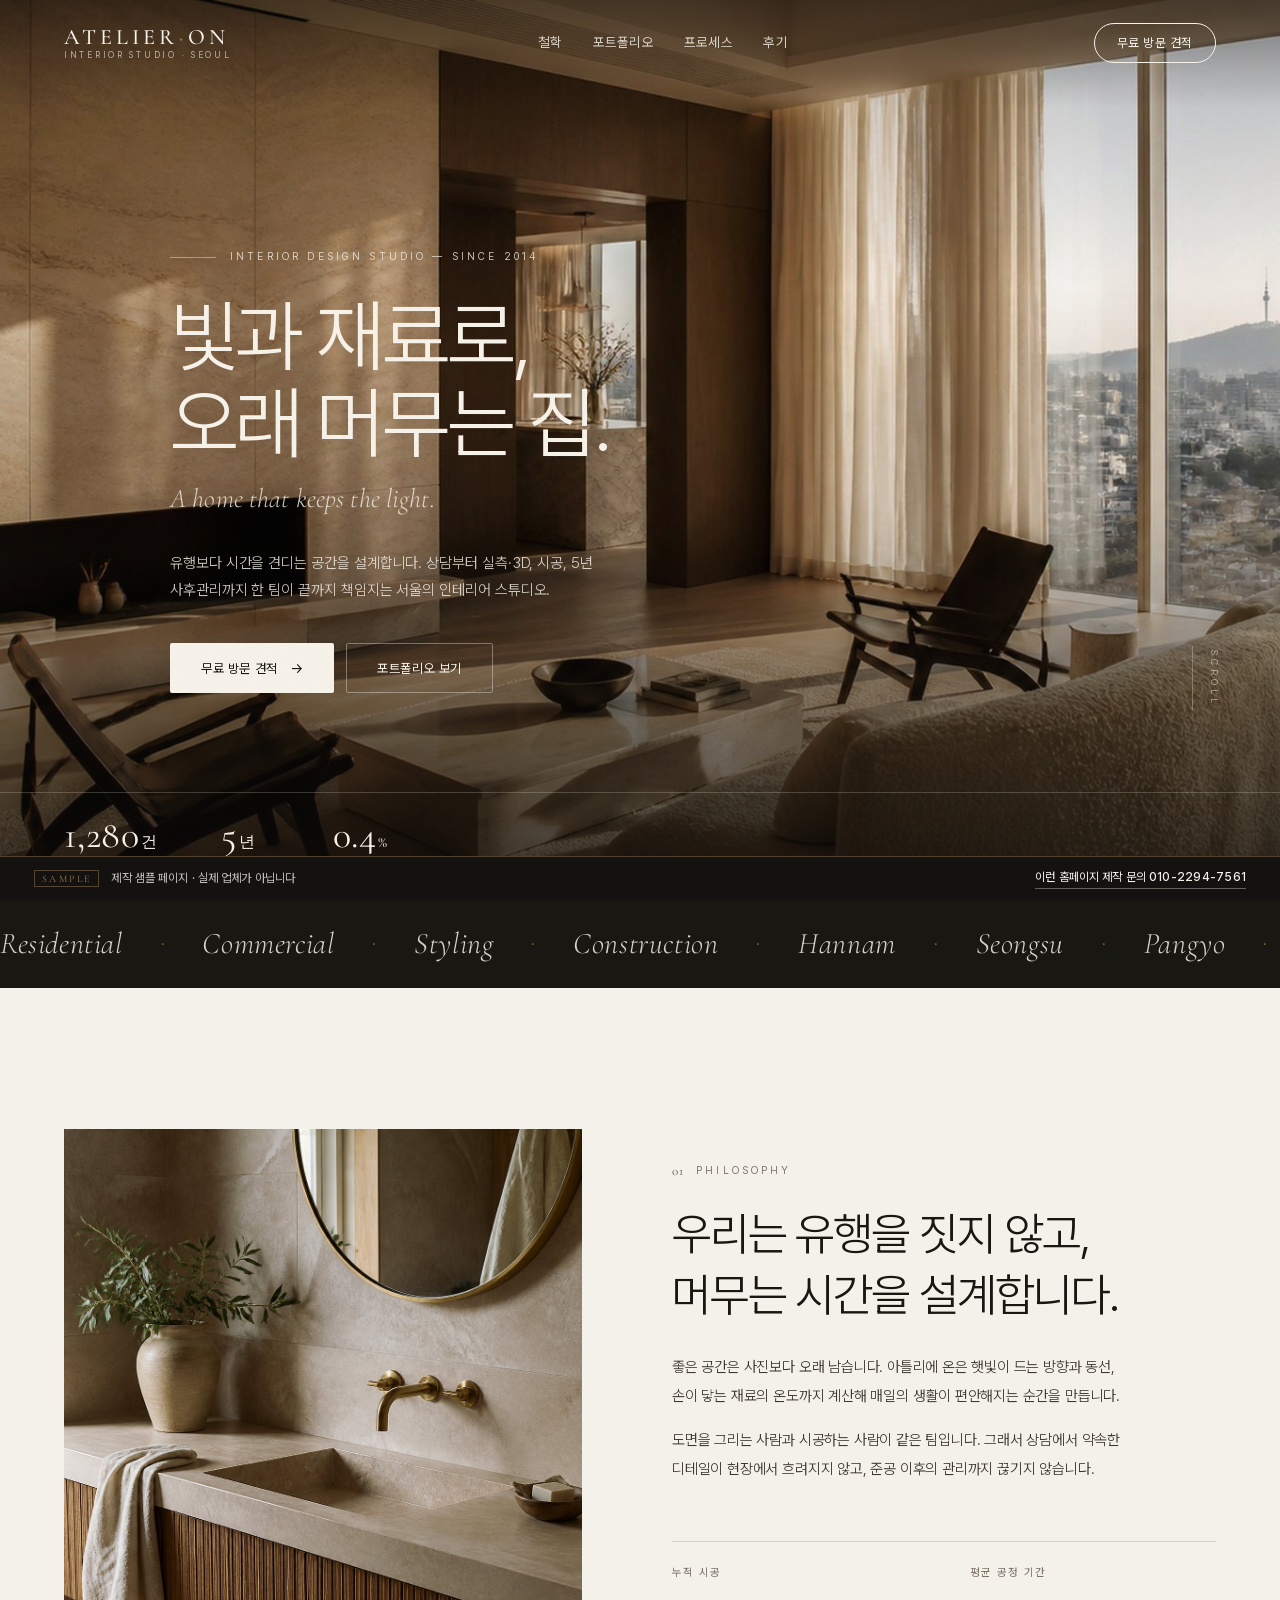
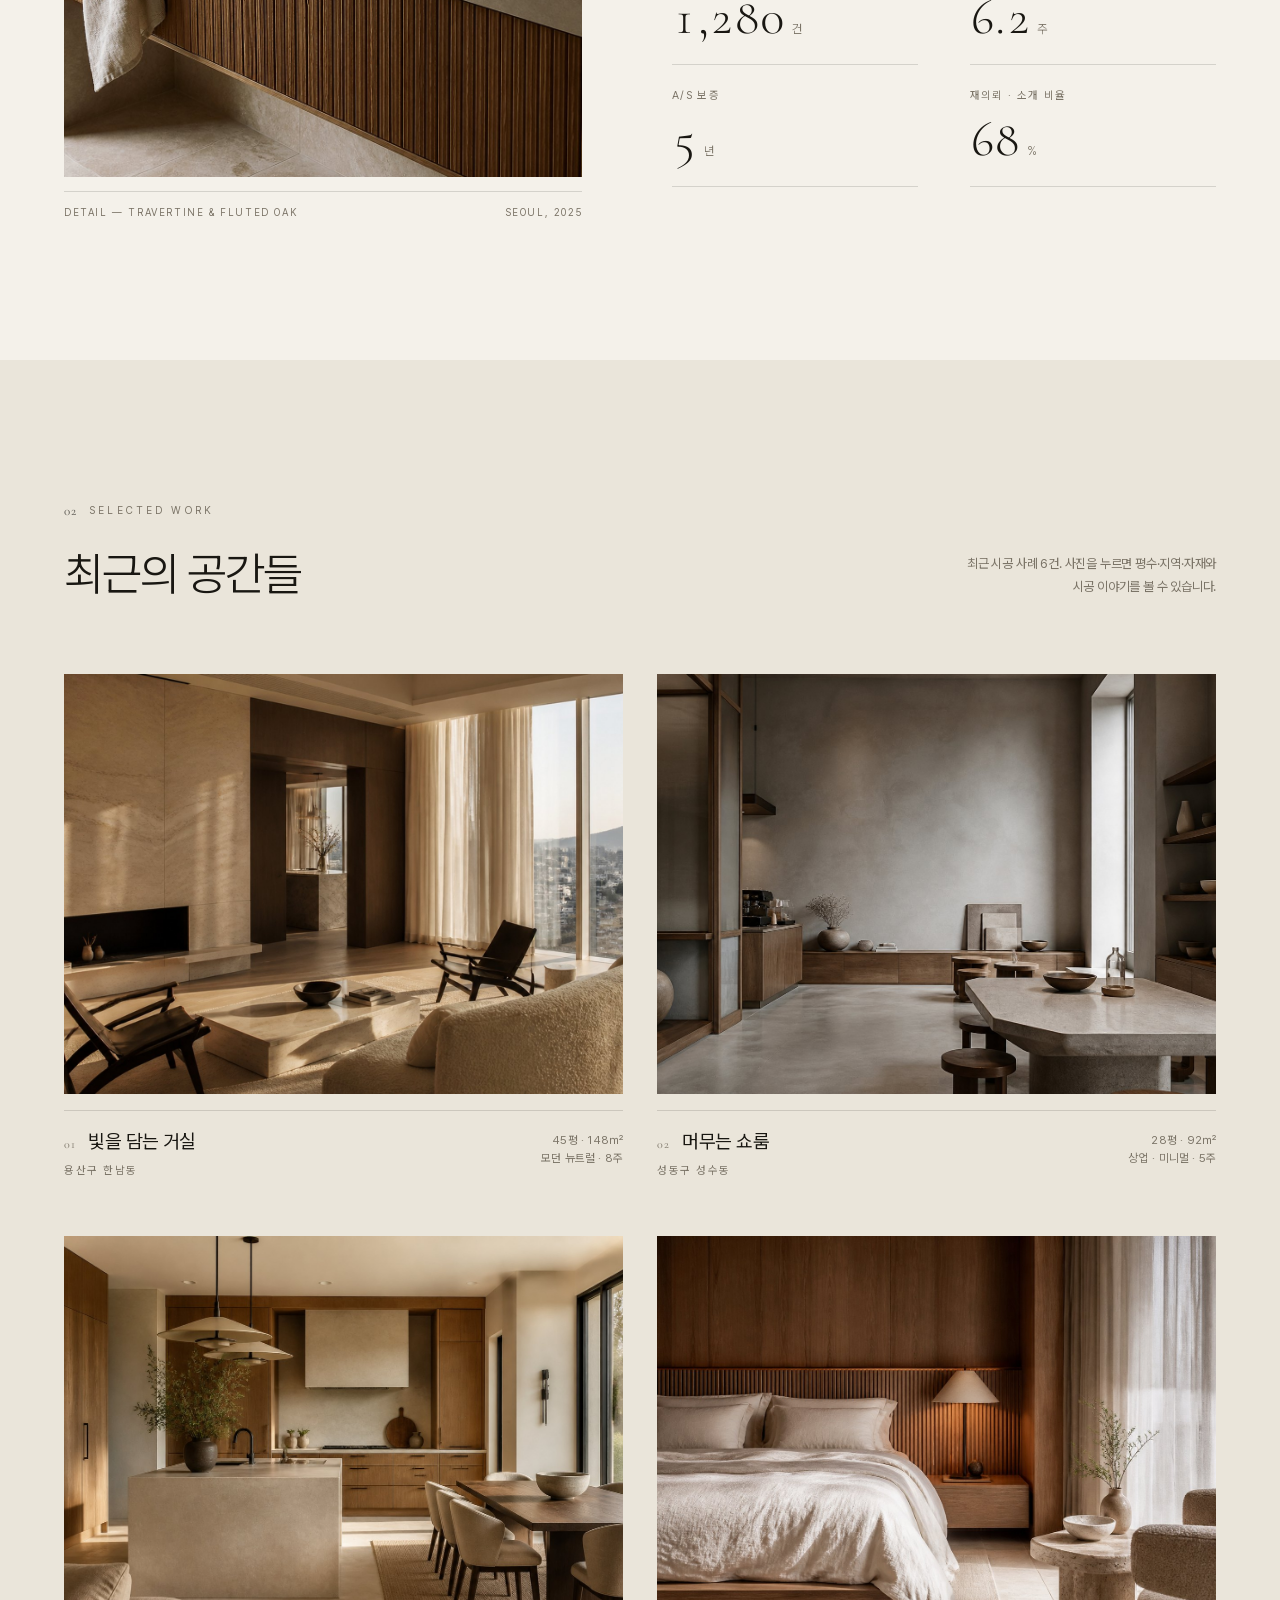
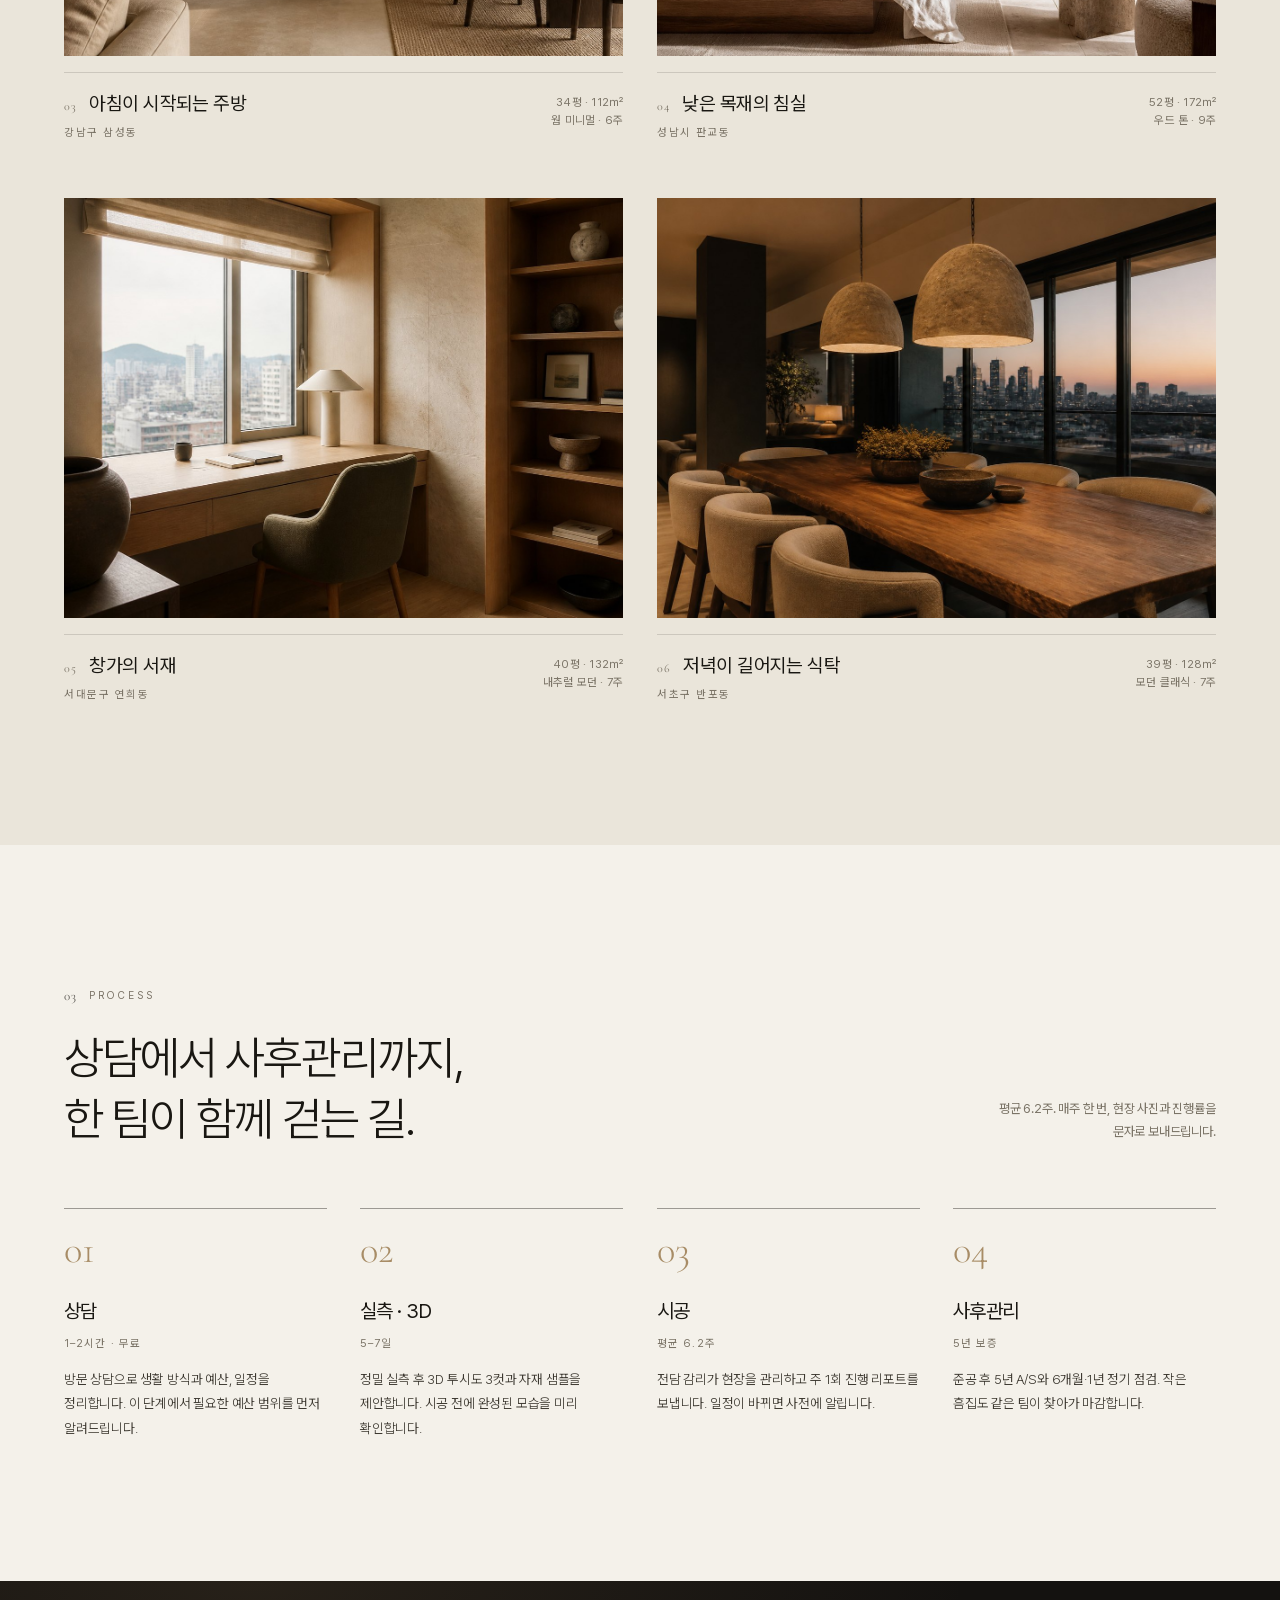
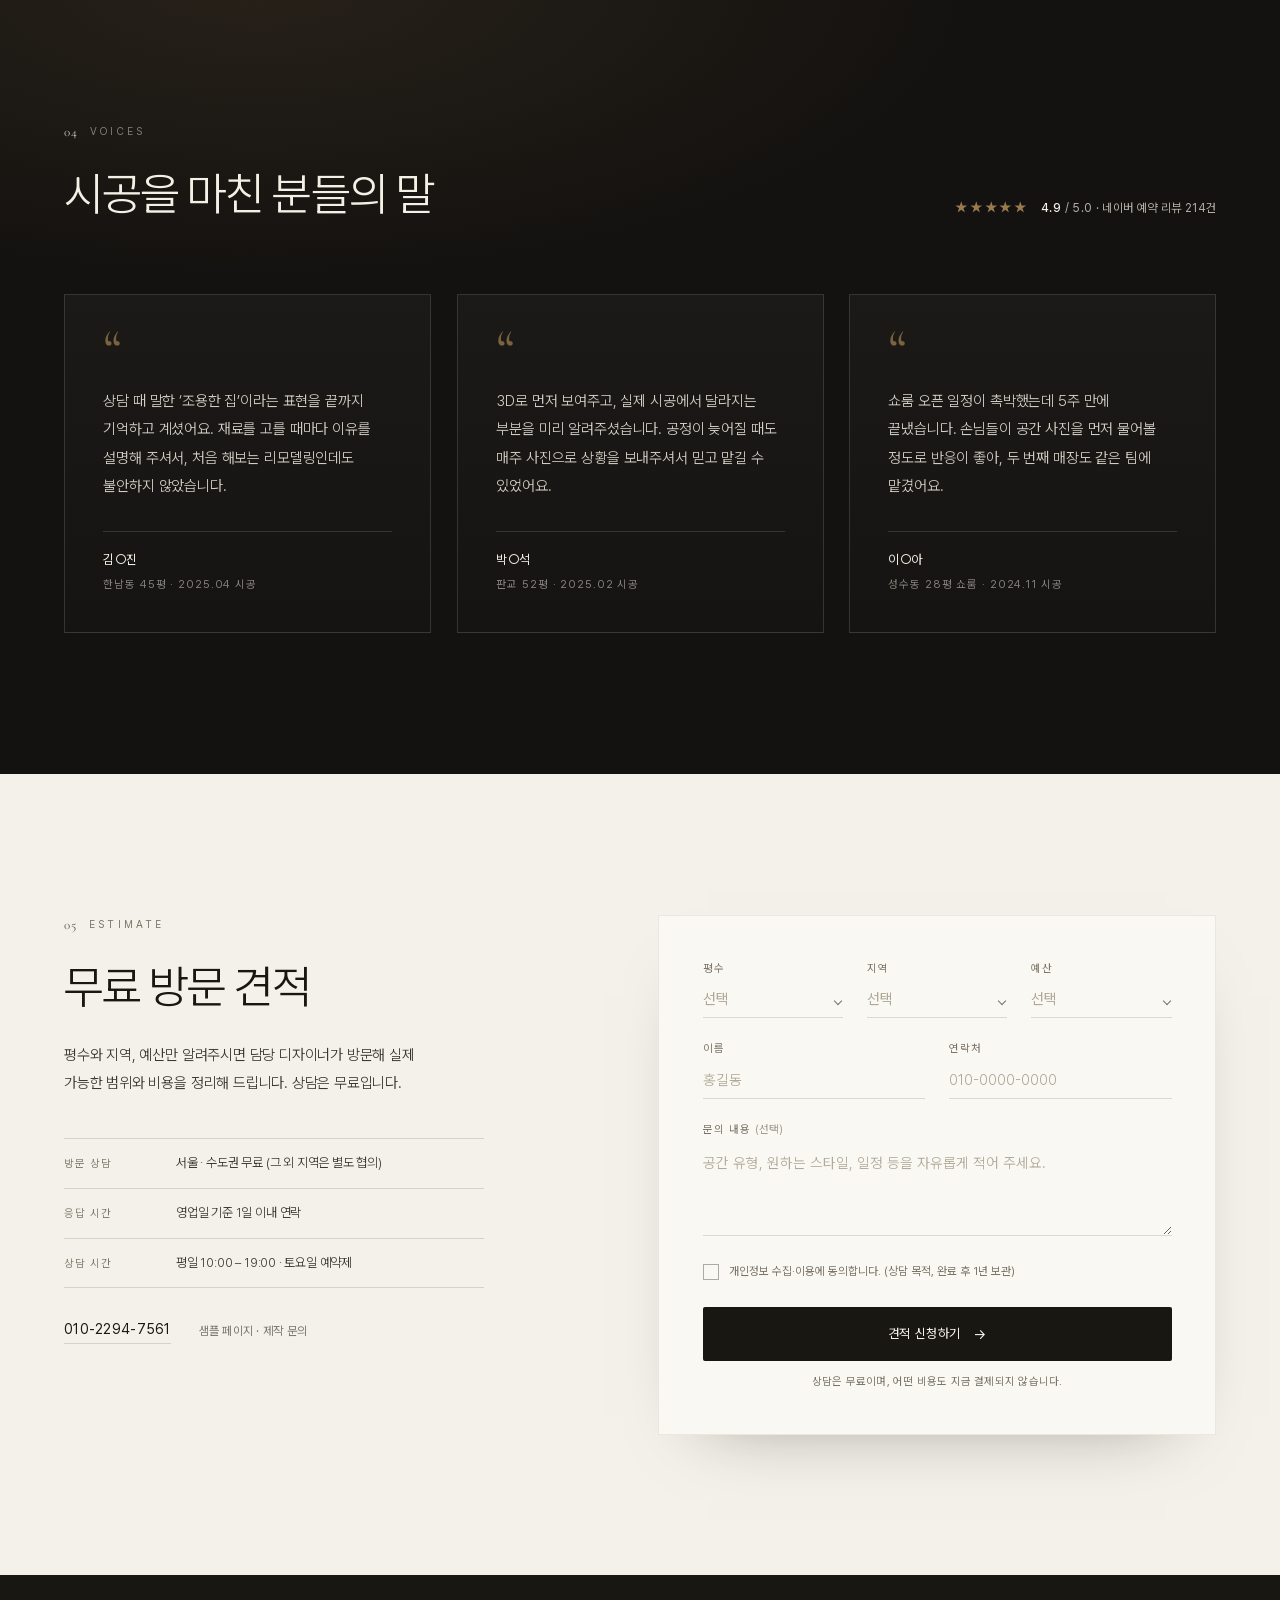
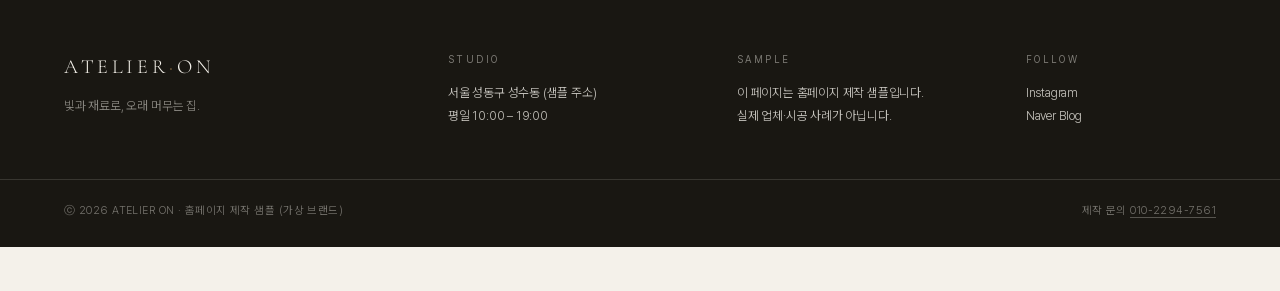
==== atelier-on/index.html @ 3a56df36 "Add atelier-on: 인테리어 스튜디오 홈페이지 제작 샘플 (가상 브랜드 · 더미 연락처 제거)" ====
<!DOCTYPE html>
<html lang="ko">
<head>
<meta charset="utf-8">
<meta name="viewport" content="width=device-width, initial-scale=1, viewport-fit=cover">
<title>ATELIER ON — 아틀리에 온 | 인테리어 디자인 스튜디오 (제작 샘플)</title>
<meta name="robots" content="noindex, nofollow">
<meta name="description" content="아틀리에 온은 빛과 재료의 결을 살려 오래 머무는 주거 공간을 설계하는 서울의 인테리어 스튜디오입니다. 무료 방문 상담부터 실측·3D, 시공, 5년 사후관리까지 한 팀이 책임집니다.">
<meta property="og:title" content="ATELIER ON — 아틀리에 온">
<meta property="og:description" content="빛과 재료로, 오래 머무는 집. 서울 인테리어 디자인 스튜디오.">
<meta property="og:type" content="website">
<meta property="og:url" content="https://morepick-shop.github.io/atelier-on-sample/">
<meta property="og:image" content="https://morepick-shop.github.io/atelier-on-sample/assets/img/hero.jpg">
<meta name="theme-color" content="#f4f1ea">
<link rel="icon" type="image/svg+xml" href="assets/favicon.svg">
<link rel="preload" href="assets/fonts/PretendardVariable.woff2" as="font" type="font/woff2" crossorigin>
<link rel="stylesheet" href="assets/fonts/fonts.css">
<link rel="stylesheet" href="styles.css">
<script>document.documentElement.classList.add('js');</script>
</head>
<body>

<a class="skip" href="#main">본문으로 이동</a>

<div class="demo-bar" role="note">
  <span class="demo-bar__tag">SAMPLE</span>
  <span class="demo-bar__text">제작 샘플 페이지 · 실제 업체가 아닙니다</span>
  <a class="demo-bar__cta" href="tel:01022947561">이런 홈페이지 제작 문의 <strong>010-2294-7561</strong></a>
</div>

<header class="site-header" id="siteHeader">
  <div class="shell site-header__inner">
    <a class="brand" href="#top" aria-label="아틀리에 온, 맨 위로">
      <span class="brand__mark">ATELIER<span class="brand__dot">·</span>ON</span>
      <span class="brand__sub">INTERIOR STUDIO · SEOUL</span>
    </a>

    <nav class="nav" id="primaryNav" aria-label="주요 메뉴">
      <a class="nav__link" href="#philosophy">철학</a>
      <a class="nav__link" href="#work">포트폴리오</a>
      <a class="nav__link" href="#process">프로세스</a>
      <a class="nav__link" href="#reviews">후기</a>
      <a class="nav__link nav__link--cta" href="#contact">무료 방문 견적</a>
      <div class="nav__foot">
        <p>서울 성동구 성수동 (샘플 주소)</p>
        <p>평일 10:00 – 19:00 · 토요일 예약제</p>
        <a href="tel:01022947561">010-2294-7561</a>
      </div>
    </nav>

    <a class="header-cta" href="#contact">무료 방문 견적</a>

    <button class="menu-toggle" id="menuToggle" aria-expanded="false" aria-controls="primaryNav" aria-label="메뉴 열기">
      <span></span><span></span>
    </button>
  </div>
</header>

<main id="main">

  <!-- ① HERO -->
  <section class="hero" id="top">
    <div class="hero__media">
      <img src="assets/img/hero.jpg" alt="한남동 주상복합 거실. 큰 창으로 오후 햇빛이 들어오는 트래버틴과 오크 톤의 거실" fetchpriority="high">
    </div>
    <div class="hero__veil"></div>

    <div class="hero__inner shell">
      <p class="hero__eyebrow"><span class="rule"></span>INTERIOR DESIGN STUDIO — SINCE 2014</p>
      <h1 class="hero__title">
        빛과 재료로,<br>
        오래 머무는 집.
      </h1>
      <p class="hero__serif">A home that keeps the light.</p>
      <p class="hero__lead">
        유행보다 시간을 견디는 공간을 설계합니다. 상담부터 실측·3D, 시공, 5년 사후관리까지
        한 팀이 끝까지 책임지는 서울의 인테리어 스튜디오.
      </p>
      <div class="hero__actions">
        <a class="btn btn--light" href="#contact">무료 방문 견적 <span aria-hidden="true">→</span></a>
        <a class="btn btn--ghost" href="#work">포트폴리오 보기</a>
      </div>
    </div>

    <div class="hero__meta">
      <div class="shell hero__meta-inner">
        <div class="hero__fact"><strong>1,280<small>건</small></strong><span>누적 시공</span></div>
        <div class="hero__fact"><strong>5<small>년</small></strong><span>A/S 보증</span></div>
        <div class="hero__fact"><strong>0.4<small>%</small></strong><span>재시공률</span></div>
        <div class="hero__fact hero__fact--wide"><span class="hero__fact-label">무료 방문 상담 · 서울·수도권</span></div>
      </div>
    </div>

    <div class="hero__side" aria-hidden="true">
      <span>SCROLL</span><i></i>
    </div>
  </section>

  <!-- marquee -->
  <div class="marquee" aria-hidden="true">
    <div class="marquee__track">
      <span>Residential</span><i>·</i><span>Commercial</span><i>·</i><span>Styling</span><i>·</i><span>Construction</span><i>·</i><span>Hannam</span><i>·</i><span>Seongsu</span><i>·</i><span>Pangyo</span><i>·</i>
      <span>Residential</span><i>·</i><span>Commercial</span><i>·</i><span>Styling</span><i>·</i><span>Construction</span><i>·</i><span>Hannam</span><i>·</i><span>Seongsu</span><i>·</i><span>Pangyo</span><i>·</i>
    </div>
  </div>

  <!-- ② PHILOSOPHY -->
  <section class="section philosophy" id="philosophy">
    <div class="shell philosophy__grid">
      <div class="philosophy__media reveal">
        <figure>
          <img src="assets/img/philosophy.jpg" alt="플루티드 오크 수납장과 트래버틴 상판으로 마감한 욕실 세면 공간" loading="lazy">
          <figcaption><span>Detail — travertine &amp; fluted oak</span><span>Seoul, 2025</span></figcaption>
        </figure>
      </div>

      <div class="philosophy__body">
        <p class="label reveal"><span class="label__no">01</span>Philosophy</p>
        <h2 class="h2 reveal">우리는 유행을 짓지 않고,<br>머무는 시간을 설계합니다.</h2>
        <div class="philosophy__text reveal">
          <p>
            좋은 공간은 사진보다 오래 남습니다. 아틀리에 온은 햇빛이 드는 방향과 동선, 손이 닿는 재료의
            온도까지 계산해 매일의 생활이 편안해지는 순간을 만듭니다.
          </p>
          <p>
            도면을 그리는 사람과 시공하는 사람이 같은 팀입니다. 그래서 상담에서 약속한 디테일이
            현장에서 흐려지지 않고, 준공 이후의 관리까지 끊기지 않습니다.
          </p>
        </div>

        <dl class="stats reveal">
          <div class="stat">
            <dt>누적 시공</dt>
            <dd><span class="counter" data-to="1280">0</span><small>건</small></dd>
          </div>
          <div class="stat">
            <dt>평균 공정 기간</dt>
            <dd><span class="counter" data-to="6.2" data-decimals="1">0</span><small>주</small></dd>
          </div>
          <div class="stat">
            <dt>A/S 보증</dt>
            <dd><span class="counter" data-to="5">0</span><small>년</small></dd>
          </div>
          <div class="stat">
            <dt>재의뢰 · 소개 비율</dt>
            <dd><span class="counter" data-to="68">0</span><small>%</small></dd>
          </div>
        </dl>
      </div>
    </div>
  </section>

  <!-- ③ PORTFOLIO -->
  <section class="section work" id="work">
    <div class="shell">
      <div class="section__head">
        <div>
          <p class="label reveal"><span class="label__no">02</span>Selected Work</p>
          <h2 class="h2 reveal">최근의 공간들</h2>
        </div>
        <p class="section__note reveal">최근 시공 사례 6건. 사진을 누르면 평수·지역·자재와<br>시공 이야기를 볼 수 있습니다.</p>
      </div>

      <div class="work__grid" id="workGrid">

        <article class="card reveal" data-project="0" tabindex="0" role="button" aria-haspopup="dialog" aria-label="한남동 45평 프로젝트 자세히 보기">
          <div class="card__media">
            <img src="assets/img/hero.jpg" alt="한남동 45평 거실 전경" loading="lazy">
            <span class="card__cta">VIEW PROJECT <span aria-hidden="true">↗</span></span>
          </div>
          <div class="card__body">
            <div class="card__body-left">
              <h3 class="card__title"><span class="card__no">01</span>빛을 담는 거실</h3>
              <p class="card__place">용산구 한남동</p>
            </div>
            <p class="card__meta">45평 · 148㎡<br>모던 뉴트럴 · 8주</p>
          </div>
        </article>

        <article class="card reveal" data-project="1" tabindex="0" role="button" aria-haspopup="dialog" aria-label="성수동 28평 쇼룸 프로젝트 자세히 보기">
          <div class="card__media">
            <img src="assets/img/cafe.jpg" alt="성수동 카페 쇼룸 내부" loading="lazy">
            <span class="card__cta">VIEW PROJECT <span aria-hidden="true">↗</span></span>
          </div>
          <div class="card__body">
            <div class="card__body-left">
              <h3 class="card__title"><span class="card__no">02</span>머무는 쇼룸</h3>
              <p class="card__place">성동구 성수동</p>
            </div>
            <p class="card__meta">28평 · 92㎡<br>상업 · 미니멀 · 5주</p>
          </div>
        </article>

        <article class="card reveal" data-project="2" tabindex="0" role="button" aria-haspopup="dialog" aria-label="삼성동 34평 프로젝트 자세히 보기">
          <div class="card__media">
            <img src="assets/img/kitchen.jpg" alt="삼성동 34평 주방과 다이닝" loading="lazy">
            <span class="card__cta">VIEW PROJECT <span aria-hidden="true">↗</span></span>
          </div>
          <div class="card__body">
            <div class="card__body-left">
              <h3 class="card__title"><span class="card__no">03</span>아침이 시작되는 주방</h3>
              <p class="card__place">강남구 삼성동</p>
            </div>
            <p class="card__meta">34평 · 112㎡<br>웜 미니멀 · 6주</p>
          </div>
        </article>

        <article class="card reveal" data-project="3" tabindex="0" role="button" aria-haspopup="dialog" aria-label="판교 52평 타운하우스 프로젝트 자세히 보기">
          <div class="card__media">
            <img src="assets/img/bedroom.jpg" alt="판교 타운하우스 침실" loading="lazy">
            <span class="card__cta">VIEW PROJECT <span aria-hidden="true">↗</span></span>
          </div>
          <div class="card__body">
            <div class="card__body-left">
              <h3 class="card__title"><span class="card__no">04</span>낮은 목재의 침실</h3>
              <p class="card__place">성남시 판교동</p>
            </div>
            <p class="card__meta">52평 · 172㎡<br>우드 톤 · 9주</p>
          </div>
        </article>

        <article class="card reveal" data-project="4" tabindex="0" role="button" aria-haspopup="dialog" aria-label="연희동 40평 단독주택 프로젝트 자세히 보기">
          <div class="card__media">
            <img src="assets/img/study.jpg" alt="연희동 단독주택 서재" loading="lazy">
            <span class="card__cta">VIEW PROJECT <span aria-hidden="true">↗</span></span>
          </div>
          <div class="card__body">
            <div class="card__body-left">
              <h3 class="card__title"><span class="card__no">05</span>창가의 서재</h3>
              <p class="card__place">서대문구 연희동</p>
            </div>
            <p class="card__meta">40평 · 132㎡<br>내추럴 모던 · 7주</p>
          </div>
        </article>

        <article class="card reveal" data-project="5" tabindex="0" role="button" aria-haspopup="dialog" aria-label="반포동 39평 프로젝트 자세히 보기">
          <div class="card__media">
            <img src="assets/img/dusk.jpg" alt="반포동 아파트 다이닝, 저녁 도시 야경" loading="lazy">
            <span class="card__cta">VIEW PROJECT <span aria-hidden="true">↗</span></span>
          </div>
          <div class="card__body">
            <div class="card__body-left">
              <h3 class="card__title"><span class="card__no">06</span>저녁이 길어지는 식탁</h3>
              <p class="card__place">서초구 반포동</p>
            </div>
            <p class="card__meta">39평 · 128㎡<br>모던 클래식 · 7주</p>
          </div>
        </article>

      </div>
    </div>
  </section>

  <!-- ④ PROCESS -->
  <section class="section process" id="process">
    <div class="shell">
      <div class="section__head section__head--process">
        <div>
          <p class="label reveal"><span class="label__no">03</span>Process</p>
          <h2 class="h2 reveal">상담에서 사후관리까지,<br>한 팀이 함께 걷는 길.</h2>
        </div>
        <p class="section__note reveal">평균 6.2주. 매주 한 번, 현장 사진과 진행률을<br>문자로 보내드립니다.</p>
      </div>

      <ol class="steps">
        <li class="step reveal">
          <span class="step__no">01</span>
          <h3 class="step__title">상담</h3>
          <p class="step__time">1–2시간 · 무료</p>
          <p class="step__text">방문 상담으로 생활 방식과 예산, 일정을 정리합니다. 이 단계에서 필요한 예산 범위를 먼저 알려드립니다.</p>
        </li>
        <li class="step reveal">
          <span class="step__no">02</span>
          <h3 class="step__title">실측 · 3D</h3>
          <p class="step__time">5–7일</p>
          <p class="step__text">정밀 실측 후 3D 투시도 3컷과 자재 샘플을 제안합니다. 시공 전에 완성된 모습을 미리 확인합니다.</p>
        </li>
        <li class="step reveal">
          <span class="step__no">03</span>
          <h3 class="step__title">시공</h3>
          <p class="step__time">평균 6.2주</p>
          <p class="step__text">전담 감리가 현장을 관리하고 주 1회 진행 리포트를 보냅니다. 일정이 바뀌면 사전에 알립니다.</p>
        </li>
        <li class="step reveal">
          <span class="step__no">04</span>
          <h3 class="step__title">사후관리</h3>
          <p class="step__time">5년 보증</p>
          <p class="step__text">준공 후 5년 A/S와 6개월·1년 정기 점검. 작은 흠집도 같은 팀이 찾아가 마감합니다.</p>
        </li>
      </ol>
    </div>
  </section>

  <!-- ⑤ REVIEWS -->
  <section class="section reviews" id="reviews">
    <div class="shell">
      <div class="section__head">
        <div>
          <p class="label reveal"><span class="label__no">04</span>Voices</p>
          <h2 class="h2 reveal">시공을 마친 분들의 말</h2>
        </div>
        <div class="reviews__score reveal">
          <span class="stars" aria-hidden="true">★★★★★</span>
          <span><strong>4.9</strong> / 5.0 · 네이버 예약 리뷰 214건</span>
        </div>
      </div>

      <div class="reviews__grid">
        <figure class="review reveal">
          <span class="review__quote" aria-hidden="true">“</span>
          <blockquote>상담 때 말한 ‘조용한 집’이라는 표현을 끝까지 기억하고 계셨어요. 재료를 고를 때마다 이유를 설명해 주셔서, 처음 해보는 리모델링인데도 불안하지 않았습니다.</blockquote>
          <figcaption>
            <span class="review__who">김○진</span>
            <span class="review__meta">한남동 45평 · 2025.04 시공</span>
          </figcaption>
        </figure>

        <figure class="review reveal">
          <span class="review__quote" aria-hidden="true">“</span>
          <blockquote>3D로 먼저 보여주고, 실제 시공에서 달라지는 부분을 미리 알려주셨습니다. 공정이 늦어질 때도 매주 사진으로 상황을 보내주셔서 믿고 맡길 수 있었어요.</blockquote>
          <figcaption>
            <span class="review__who">박○석</span>
            <span class="review__meta">판교 52평 · 2025.02 시공</span>
          </figcaption>
        </figure>

        <figure class="review reveal">
          <span class="review__quote" aria-hidden="true">“</span>
          <blockquote>쇼룸 오픈 일정이 촉박했는데 5주 만에 끝냈습니다. 손님들이 공간 사진을 먼저 물어볼 정도로 반응이 좋아, 두 번째 매장도 같은 팀에 맡겼어요.</blockquote>
          <figcaption>
            <span class="review__who">이○아</span>
            <span class="review__meta">성수동 28평 쇼룸 · 2024.11 시공</span>
          </figcaption>
        </figure>
      </div>
    </div>
  </section>

  <!-- ⑥ CONTACT -->
  <section class="section contact" id="contact">
    <div class="shell contact__grid">
      <div class="contact__intro">
        <p class="label reveal"><span class="label__no">05</span>Estimate</p>
        <h2 class="h2 reveal">무료 방문 견적</h2>
        <p class="lede reveal">
          평수와 지역, 예산만 알려주시면 담당 디자이너가 방문해
          실제 가능한 범위와 비용을 정리해 드립니다. 상담은 무료입니다.
        </p>

        <ul class="contact__points reveal">
          <li><span>방문 상담</span>서울 · 수도권 무료 (그 외 지역은 별도 협의)</li>
          <li><span>응답 시간</span>영업일 기준 1일 이내 연락</li>
          <li><span>상담 시간</span>평일 10:00 – 19:00 · 토요일 예약제</li>
        </ul>

        <div class="contact__direct reveal">
          <a href="tel:01022947561">010-2294-7561</a>
          <span>샘플 페이지 · 제작 문의</span>
        </div>
      </div>

      <div class="contact__form reveal">
        <form class="form" id="quoteForm" novalidate>
          <div class="form__row form__row--3">
            <div class="field">
              <label for="area">평수</label>
              <div class="select">
                <select id="area" name="area" required aria-describedby="err-area">
                  <option value="" selected disabled>선택</option>
                  <option>10평 이하</option>
                  <option>10 – 20평</option>
                  <option>20 – 30평</option>
                  <option>30 – 40평</option>
                  <option>40평 이상</option>
                </select>
              </div>
              <p class="field__error" id="err-area" data-error-for="area">평수를 선택해 주세요.</p>
            </div>

            <div class="field">
              <label for="region">지역</label>
              <div class="select">
                <select id="region" name="region" required aria-describedby="err-region">
                  <option value="" selected disabled>선택</option>
                  <option>서울</option>
                  <option>경기 · 인천</option>
                  <option>부산 · 경남</option>
                  <option>대전 · 충청</option>
                  <option>광주 · 전라</option>
                  <option>기타</option>
                </select>
              </div>
              <p class="field__error" id="err-region" data-error-for="region">지역을 선택해 주세요.</p>
            </div>

            <div class="field">
              <label for="budget">예산</label>
              <div class="select">
                <select id="budget" name="budget" required aria-describedby="err-budget">
                  <option value="" selected disabled>선택</option>
                  <option>1,500만 원 이하</option>
                  <option>1,500 – 3,000만 원</option>
                  <option>3,000 – 5,000만 원</option>
                  <option>5,000만 – 1억</option>
                  <option>1억 이상</option>
                  <option>미정</option>
                </select>
              </div>
              <p class="field__error" id="err-budget" data-error-for="budget">예산 범위를 선택해 주세요.</p>
            </div>
          </div>

          <div class="form__row form__row--2">
            <div class="field">
              <label for="name">이름</label>
              <input type="text" id="name" name="name" autocomplete="name" placeholder="홍길동" required aria-describedby="err-name">
              <p class="field__error" id="err-name" data-error-for="name">이름을 입력해 주세요.</p>
            </div>
            <div class="field">
              <label for="phone">연락처</label>
              <input type="tel" id="phone" name="phone" autocomplete="tel" inputmode="tel" placeholder="010-0000-0000" required aria-describedby="err-phone">
              <p class="field__error" id="err-phone" data-error-for="phone">연락 가능한 번호를 입력해 주세요.</p>
            </div>
          </div>

          <div class="field">
            <label for="message">문의 내용 <span class="optional">(선택)</span></label>
            <textarea id="message" name="message" rows="3" placeholder="공간 유형, 원하는 스타일, 일정 등을 자유롭게 적어 주세요."></textarea>
          </div>

          <label class="check">
            <input type="checkbox" id="agree" name="agree" required aria-describedby="err-agree">
            <span class="check__box" aria-hidden="true"></span>
            <span class="check__text">개인정보 수집·이용에 동의합니다. (상담 목적, 완료 후 1년 보관)</span>
          </label>
          <p class="field__error field__error--check" id="err-agree" data-error-for="agree">상담을 위해 동의가 필요합니다.</p>

          <button class="btn btn--solid form__submit" type="submit">
            견적 신청하기 <span aria-hidden="true">→</span>
          </button>
          <p class="form__foot">상담은 무료이며, 어떤 비용도 지금 결제되지 않습니다.</p>
        </form>

        <div class="form__done" id="formDone" role="status" aria-live="polite" hidden>
          <p class="form__done-mark" aria-hidden="true">✓</p>
          <h3>신청이 접수되었습니다.</h3>
          <p class="form__done-summary" id="doneSummary"></p>
          <p class="form__done-note">이 페이지는 제작 샘플이라 실제로 전송되지는 않습니다.<br>같은 폼을 실제로 연결해 드립니다 · <a href="tel:01022947561">010-2294-7561</a></p>
          <button class="btn btn--line" type="button" id="resetForm">다시 작성하기</button>
        </div>
      </div>
    </div>
  </section>

</main>

<footer class="footer">
  <div class="shell footer__grid">
    <div class="footer__brand">
      <span class="footer__logo">ATELIER<span class="brand__dot">·</span>ON</span>
      <p>빛과 재료로, 오래 머무는 집.</p>
    </div>
    <div class="footer__col">
      <h4>Studio</h4>
      <p>서울 성동구 성수동 (샘플 주소)<br>평일 10:00 – 19:00</p>
    </div>
    <div class="footer__col">
      <h4>Sample</h4>
      <p>이 페이지는 홈페이지 제작 샘플입니다.<br>실제 업체·시공 사례가 아닙니다.</p>
    </div>
    <div class="footer__col">
      <h4>Follow</h4>
      <p><a href="#top">Instagram</a><br><a href="#top">Naver Blog</a></p>
    </div>
  </div>
  <div class="shell footer__base">
    <span>ⓒ 2026 ATELIER ON · 홈페이지 제작 샘플 (가상 브랜드)</span>
    <span>제작 문의 <a href="tel:01022947561">010-2294-7561</a></span>
  </div>
</footer>

<!-- PROJECT MODAL -->
<div class="modal" id="projectModal" role="dialog" aria-modal="true" aria-labelledby="modalTitle" hidden>
  <div class="modal__backdrop" data-close></div>
  <div class="modal__dialog">
    <button class="modal__close" type="button" aria-label="닫기" data-close>
      <span></span><span></span>
    </button>
    <div class="modal__media">
      <img id="modalImage" src="assets/img/hero.jpg" alt="">
      <span class="modal__index" id="modalIndex">01 / 06</span>
    </div>
    <div class="modal__body">
      <p class="modal__eyebrow" id="modalEyebrow">RESIDENTIAL — HANNAM</p>
      <h3 class="modal__title" id="modalTitle">빛을 담는 거실</h3>
      <p class="modal__desc" id="modalDesc"></p>
      <dl class="modal__specs" id="modalSpecs"></dl>
      <div class="modal__actions">
        <a class="btn btn--solid" href="#contact" data-close>비슷한 공간 상담하기 <span aria-hidden="true">→</span></a>
        <div class="modal__pager">
          <button type="button" id="modalPrev" aria-label="이전 프로젝트">←</button>
          <button type="button" id="modalNext" aria-label="다음 프로젝트">→</button>
        </div>
      </div>
    </div>
  </div>
</div>

<script src="script.js"></script>
</body>
</html>
---- atelier-on/assets/fonts/fonts.css ----
@font-face {
  font-family: 'Pretendard';
  src: url('./PretendardVariable.woff2') format('woff2-variations'),
       url('./PretendardVariable.woff2') format('woff2');
  font-weight: 45 920;
  font-style: normal;
  font-display: swap;
}

@font-face{font-family:'Cormorant Garamond';font-style:italic;font-weight:300;font-display:swap;src:url('./CormorantGaramond-300-italic.woff2') format('woff2');unicode-range:U+0000-00FF, U+0131, U+0152-0153, U+02BB-02BC, U+02C6, U+02DA, U+02DC, U+0304, U+0308, U+0329, U+2000-206F, U+20AC, U+2122, U+2191, U+2193, U+2212, U+2215, U+FEFF, U+FFFD;}
@font-face{font-family:'Cormorant Garamond';font-style:italic;font-weight:400;font-display:swap;src:url('./CormorantGaramond-400-italic.woff2') format('woff2');unicode-range:U+0000-00FF, U+0131, U+0152-0153, U+02BB-02BC, U+02C6, U+02DA, U+02DC, U+0304, U+0308, U+0329, U+2000-206F, U+20AC, U+2122, U+2191, U+2193, U+2212, U+2215, U+FEFF, U+FFFD;}
@font-face{font-family:'Cormorant Garamond';font-style:normal;font-weight:300;font-display:swap;src:url('./CormorantGaramond-300-normal.woff2') format('woff2');unicode-range:U+0000-00FF, U+0131, U+0152-0153, U+02BB-02BC, U+02C6, U+02DA, U+02DC, U+0304, U+0308, U+0329, U+2000-206F, U+20AC, U+2122, U+2191, U+2193, U+2212, U+2215, U+FEFF, U+FFFD;}
@font-face{font-family:'Cormorant Garamond';font-style:normal;font-weight:400;font-display:swap;src:url('./CormorantGaramond-400-normal.woff2') format('woff2');unicode-range:U+0000-00FF, U+0131, U+0152-0153, U+02BB-02BC, U+02C6, U+02DA, U+02DC, U+0304, U+0308, U+0329, U+2000-206F, U+20AC, U+2122, U+2191, U+2193, U+2212, U+2215, U+FEFF, U+FFFD;}
@font-face{font-family:'Cormorant Garamond';font-style:normal;font-weight:500;font-display:swap;src:url('./CormorantGaramond-500-normal.woff2') format('woff2');unicode-range:U+0000-00FF, U+0131, U+0152-0153, U+02BB-02BC, U+02C6, U+02DA, U+02DC, U+0304, U+0308, U+0329, U+2000-206F, U+20AC, U+2122, U+2191, U+2193, U+2212, U+2215, U+FEFF, U+FFFD;}
@font-face{font-family:'Cormorant Garamond';font-style:normal;font-weight:600;font-display:swap;src:url('./CormorantGaramond-600-normal.woff2') format('woff2');unicode-range:U+0000-00FF, U+0131, U+0152-0153, U+02BB-02BC, U+02C6, U+02DA, U+02DC, U+0304, U+0308, U+0329, U+2000-206F, U+20AC, U+2122, U+2191, U+2193, U+2212, U+2215, U+FEFF, U+FFFD;}
---- atelier-on/styles.css ----
/* =========================================================
   ATELIER ON — interior studio one-page
   ========================================================= */

:root{
  --paper:#f4f1ea;
  --paper-2:#eae5da;
  --paper-3:#ddd5c6;
  --ink:#191712;
  --ink-2:#3c3830;
  --muted:#7b7467;
  --line:rgba(25,23,18,.14);
  --line-soft:rgba(25,23,18,.075);
  --brass:#9a7b4f;
  --dark:#141210;
  --shell:1280px;
  --pad:clamp(20px,5vw,72px);
  --ease:cubic-bezier(.22,.61,.36,1);
  --serif:'Cormorant Garamond', 'Times New Roman', serif;
  --sans:'Pretendard', -apple-system, BlinkMacSystemFont, 'Apple SD Gothic Neo', sans-serif;
}

*,*::before,*::after{box-sizing:border-box}

html{
  -webkit-text-size-adjust:100%;
  scroll-behavior:smooth;
}

body{
  margin:0;
  background:var(--paper);
  color:var(--ink);
  font-family:var(--sans);
  font-weight:400;
  letter-spacing:-.012em;
  line-height:1.6;
  word-break:keep-all;
  overflow-wrap:break-word;
  -webkit-font-smoothing:antialiased;
  -moz-osx-font-smoothing:grayscale;
  overflow-x:hidden;
}

body.is-locked{overflow:hidden}

img{display:block;max-width:100%;height:auto}
a{color:inherit;text-decoration:none}
button{font:inherit;color:inherit;background:none;border:0;cursor:pointer}
h1,h2,h3,h4,p,figure,blockquote,dl,dd{margin:0}
ul,ol{margin:0;padding:0;list-style:none}
::selection{background:#cbb894;color:#191712}

:focus-visible{
  outline:1px solid var(--brass);
  outline-offset:4px;
}

.shell{
  width:100%;
  max-width:calc(var(--shell) + var(--pad) * 2);
  margin-inline:auto;
  padding-inline:var(--pad);
}

.skip{
  position:fixed;
  top:-80px;left:16px;z-index:200;
  padding:10px 16px;
  background:var(--ink);color:var(--paper);
  font-size:13px;border-radius:2px;
  transition:top .2s;
}
.skip:focus{top:12px}

/* film grain */
body::after{
  content:"";
  position:fixed;
  inset:0;
  z-index:90;
  pointer-events:none;
  opacity:.035;
  background-image:url("data:image/svg+xml,%3Csvg xmlns='http://www.w3.org/2000/svg' width='140' height='140'%3E%3Cfilter id='n'%3E%3CfeTurbulence type='fractalNoise' baseFrequency='.9' numOctaves='3'/%3E%3C/filter%3E%3Crect width='140' height='140' filter='url(%23n)' opacity='.55'/%3E%3C/svg%3E");
}

/* =========================================================
   HEADER
   ========================================================= */

.site-header{
  position:fixed;
  top:0;left:0;right:0;
  z-index:100;
  color:#f6f2e9;
  transition:background .45s var(--ease), color .45s var(--ease), border-color .45s var(--ease), backdrop-filter .45s var(--ease);
  border-bottom:1px solid transparent;
}

.site-header__inner{
  display:flex;
  align-items:center;
  justify-content:space-between;
  gap:32px;
  height:86px;
  transition:height .4s var(--ease);
}

.site-header.is-scrolled{
  background:rgba(244,241,234,.88);
  -webkit-backdrop-filter:blur(16px) saturate(140%);
  backdrop-filter:blur(16px) saturate(140%);
  border-bottom-color:var(--line-soft);
  color:var(--ink);
}
.site-header.is-scrolled .site-header__inner{height:70px}

.brand{display:flex;flex-direction:column;gap:3px;line-height:1}
.brand__mark{
  font-family:var(--serif);
  font-size:22px;
  font-weight:500;
  letter-spacing:.18em;
  text-indent:.02em;
  white-space:nowrap;
}
.brand__dot{color:var(--brass);padding:0 .04em}
.brand__sub{
  font-size:8.5px;
  letter-spacing:.32em;
  opacity:.66;
  white-space:nowrap;
}

.nav{display:flex;align-items:center;gap:clamp(18px,2.4vw,38px)}
.nav__link{
  position:relative;
  font-size:13.5px;
  letter-spacing:.01em;
  opacity:.82;
  padding:6px 0;
  transition:opacity .3s;
}
.nav__link::after{
  content:"";
  position:absolute;
  left:0;bottom:0;
  width:100%;height:1px;
  background:currentColor;
  transform:scaleX(0);
  transform-origin:right;
  transition:transform .45s var(--ease);
}
.nav__link:hover{opacity:1}
.nav__link:hover::after{transform:scaleX(1);transform-origin:left}
.nav__link.is-active{opacity:1}
.nav__link.is-active::after{transform:scaleX(1);transform-origin:left}
.nav__link--cta{display:none}

.nav__foot{display:none}

.header-cta{
  display:inline-flex;
  align-items:center;
  height:40px;
  padding:0 22px;
  border:1px solid currentColor;
  border-radius:999px;
  font-size:12.5px;
  letter-spacing:.04em;
  transition:background .35s var(--ease), color .35s var(--ease), border-color .35s var(--ease);
}
.site-header.is-scrolled .header-cta{border-color:rgba(25,23,18,.28)}
.header-cta:hover{background:var(--ink);color:var(--paper);border-color:var(--ink)}

.menu-toggle{
  display:none;
  width:40px;height:40px;
  position:relative;
  margin-right:-6px;
}
.menu-toggle span{
  position:absolute;left:50%;
  width:22px;height:1px;
  background:currentColor;
  transform:translateX(-50%);
  transition:transform .4s var(--ease), top .4s var(--ease);
}
.menu-toggle span:nth-child(1){top:17px}
.menu-toggle span:nth-child(2){top:24px}

/* =========================================================
   BUTTONS
   ========================================================= */

.btn{
  display:inline-flex;
  align-items:center;
  justify-content:center;
  gap:12px;
  padding:17px 30px;
  font-size:13px;
  letter-spacing:.045em;
  line-height:1;
  border-radius:2px;
  border:1px solid transparent;
  transition:background .4s var(--ease), color .4s var(--ease), border-color .4s var(--ease), transform .4s var(--ease);
  white-space:nowrap;
}
.btn span[aria-hidden]{font-size:14px;transition:transform .4s var(--ease)}
.btn:hover span[aria-hidden]{transform:translateX(4px)}

.btn--light{background:#f6f2e9;color:var(--ink)}
.btn--light:hover{background:#fff}

.btn--ghost{border-color:rgba(246,242,233,.38);color:#f6f2e9}
.btn--ghost:hover{background:rgba(246,242,233,.1);border-color:rgba(246,242,233,.7)}

.btn--solid{background:var(--ink);color:var(--paper)}
.btn--solid:hover{background:#2d2921}

.btn--line{border-color:var(--line);color:var(--ink)}
.btn--line:hover{background:var(--ink);color:var(--paper);border-color:var(--ink)}

/* =========================================================
   HERO
   ========================================================= */

.hero{
  position:relative;
  min-height:100svh;
  display:flex;
  flex-direction:column;
  justify-content:flex-end;
  color:#f6f2e9;
  overflow:hidden;
  isolation:isolate;
}

.hero__media{position:absolute;inset:0;z-index:-2;overflow:hidden}
.hero__media img{
  width:100%;height:100%;
  object-fit:cover;
  object-position:50% 46%;
  transform:scale(1.08);
  filter:brightness(1.04) saturate(1.02);
  animation:heroZoom 22s var(--ease) forwards;
}
@keyframes heroZoom{to{transform:scale(1)}}

.hero__veil{
  position:absolute;inset:0;z-index:-1;
  background:
    linear-gradient(180deg, rgba(11,10,8,.55) 0%, rgba(14,12,10,.18) 12%, rgba(14,12,10,.05) 32%, rgba(14,12,10,.16) 60%, rgba(11,10,8,.76) 100%),
    radial-gradient(120% 80% at 78% 22%, rgba(0,0,0,0) 42%, rgba(0,0,0,.22) 100%);
}

.hero__inner{
  position:relative;
  z-index:2;
  padding-top:140px;
  padding-bottom:clamp(28px,5vh,56px);
  max-width:calc(940px + var(--pad) * 2);
  margin-inline:0 auto 0;
}

.hero__eyebrow{
  display:flex;align-items:center;gap:14px;
  font-size:10.5px;
  letter-spacing:.3em;
  color:rgba(246,242,233,.78);
}
.hero__eyebrow .rule{width:46px;height:1px;background:currentColor;opacity:.55}

.hero__title{
  margin-top:26px;
  font-size:clamp(42px,6.2vw,90px);
  font-weight:300;
  line-height:1.1;
  letter-spacing:-.045em;
}

.hero__serif{
  margin-top:10px;
  font-family:var(--serif);
  font-style:italic;
  font-weight:300;
  font-size:clamp(19px,2.1vw,28px);
  letter-spacing:.005em;
  color:rgba(246,242,233,.8);
}

.hero__lead{
  margin-top:30px;
  max-width:452px;
  font-size:15px;
  font-weight:300;
  line-height:1.85;
  letter-spacing:-.005em;
  color:rgba(246,242,233,.82);
}

.hero__actions{
  display:flex;flex-wrap:wrap;gap:12px;
  margin-top:38px;
}

.hero__meta{
  position:relative;
  z-index:2;
  border-top:1px solid rgba(246,242,233,.2);
  padding-block:24px;
  margin-top:clamp(30px,6vh,66px);
}
.hero__meta-inner{
  display:flex;
  align-items:flex-end;
  gap:clamp(30px,5vw,72px);
}
.hero__fact{display:flex;flex-direction:column;gap:6px}
.hero__fact strong{
  font-family:var(--serif);
  font-size:clamp(28px,3vw,38px);
  font-weight:400;
  line-height:.95;
  letter-spacing:.01em;
}
.hero__fact strong small{font-size:.42em;font-weight:400;margin-left:2px;letter-spacing:0}

/* hero entrance */
.hero__inner > *{opacity:0;transform:translateY(22px);animation:riseIn 1.15s var(--ease) forwards}
.hero__inner > *:nth-child(1){animation-delay:.25s}
.hero__inner > *:nth-child(2){animation-delay:.38s}
.hero__inner > *:nth-child(3){animation-delay:.5s}
.hero__inner > *:nth-child(4){animation-delay:.62s}
.hero__inner > *:nth-child(5){animation-delay:.74s}
@keyframes riseIn{to{opacity:1;transform:none}}
.hero__fact span{
  font-size:10.5px;
  letter-spacing:.16em;
  color:rgba(246,242,233,.62);
}
.hero__fact--wide{margin-left:auto;text-align:right}
.hero__fact--wide .hero__fact-label{
  font-size:11px;
  letter-spacing:.14em;
  color:rgba(246,242,233,.72);
}

.hero__side{
  position:absolute;
  right:calc(var(--pad) - 6px);
  bottom:190px;
  z-index:2;
  display:flex;
  flex-direction:column;
  align-items:center;
  gap:14px;
  writing-mode:vertical-rl;
  font-size:9.5px;
  letter-spacing:.42em;
  color:rgba(246,242,233,.55);
}
.hero__side i{display:block;width:1px;height:64px;background:currentColor;opacity:.5}

/* =========================================================
   MARQUEE
   ========================================================= */

.marquee{
  background:var(--ink);
  color:var(--paper);
  overflow:hidden;
  padding:20px 0;
}
.marquee__track{
  display:flex;
  align-items:center;
  gap:38px;
  width:max-content;
  animation:marquee 42s linear infinite;
}
.marquee__track span{
  font-family:var(--serif);
  font-style:italic;
  font-size:clamp(20px,2.4vw,30px);
  font-weight:300;
  letter-spacing:.02em;
  opacity:.86;
  white-space:nowrap;
}
.marquee__track i{color:var(--brass);font-style:normal;font-size:14px;opacity:.8}
@keyframes marquee{to{transform:translateX(-50%)}}
.marquee:hover .marquee__track{animation-play-state:paused}

/* =========================================================
   SECTIONS
   ========================================================= */

.section{
  padding-block:clamp(76px,11vw,150px);
  scroll-margin-top:70px;
}

.section__head{
  display:flex;
  align-items:flex-end;
  justify-content:space-between;
  gap:40px;
  flex-wrap:wrap;
  margin-bottom:clamp(38px,5.4vw,70px);
}
.section__note{
  font-size:13px;
  line-height:1.8;
  color:var(--muted);
  text-align:right;
  padding-bottom:6px;
}

.label{
  display:flex;align-items:center;gap:12px;
  font-size:10.5px;
  letter-spacing:.3em;
  text-transform:uppercase;
  color:var(--muted);
  margin-bottom:22px;
}
.label__no{
  font-family:var(--serif);
  font-size:13px;
  letter-spacing:.08em;
  color:var(--ink);
  opacity:.7;
}

.h2{
  font-size:clamp(29px,3.6vw,50px);
  font-weight:300;
  line-height:1.32;
  letter-spacing:-.042em;
}

.lede{
  font-size:15px;
  line-height:1.85;
  color:var(--ink-2);
  font-weight:300;
}

/* =========================================================
   PHILOSOPHY
   ========================================================= */

.philosophy__grid{
  display:grid;
  grid-template-columns:1fr 1.05fr;
  gap:clamp(40px,7vw,110px);
  align-items:center;
}

.philosophy__media figure{width:100%}
.philosophy__media img{
  width:100%;
  aspect-ratio:4/5;
  object-fit:cover;
  object-position:50% 55%;
}
.philosophy__media figcaption{
  display:flex;justify-content:space-between;gap:12px;
  margin-top:14px;
  padding-top:12px;
  border-top:1px solid var(--line);
  font-size:10px;
  letter-spacing:.16em;
  text-transform:uppercase;
  color:var(--muted);
}

.philosophy__text{margin-top:28px}
.philosophy__text p{
  font-size:15px;
  font-weight:300;
  line-height:1.9;
  color:var(--ink-2);
  max-width:470px;
}
.philosophy__text p + p{margin-top:16px}

.stats{
  display:grid;
  grid-template-columns:1fr 1fr;
  column-gap:clamp(24px,4vw,56px);
  margin-top:clamp(36px,4.6vw,58px);
  border-top:1px solid var(--line);
}
.stat{
  padding-block:22px;
  border-bottom:1px solid var(--line);
}
.stat dt{
  font-size:11px;
  letter-spacing:.12em;
  color:var(--muted);
  margin-bottom:10px;
}
.stat dd{
  display:flex;align-items:baseline;gap:6px;
  font-family:var(--serif);
  font-size:clamp(34px,4vw,50px);
  font-weight:300;
  line-height:1;
  letter-spacing:.01em;
  font-variant-numeric:tabular-nums;
}
.stat dd small{font-family:var(--sans);font-size:12px;color:var(--muted);letter-spacing:0}

/* =========================================================
   WORK
   ========================================================= */

.work{background:var(--paper-2)}

.work__grid{
  display:grid;
  grid-template-columns:repeat(12,1fr);
  column-gap:clamp(20px,2.6vw,40px);
  row-gap:clamp(34px,4.4vw,64px);
}

.card{
  grid-column:span 6;
  cursor:pointer;
  position:relative;
}
.card__media{
  position:relative;
  overflow:hidden;
  background:var(--paper-3);
}
.card__media img{
  width:100%;
  height:100%;
  object-fit:cover;
  transition:transform 1.1s var(--ease), filter 1.1s var(--ease);
}
.card__media{aspect-ratio:4/3}

.card__media::after{
  content:"";
  position:absolute;inset:0;
  background:linear-gradient(180deg,rgba(15,13,10,0) 45%,rgba(15,13,10,.42) 100%);
  opacity:0;
  transition:opacity .7s var(--ease);
}
.card__cta{
  position:absolute;
  left:26px;bottom:24px;
  z-index:2;
  display:inline-flex;align-items:center;gap:10px;
  font-size:10.5px;
  letter-spacing:.26em;
  color:#f6f2e9;
  opacity:0;
  transform:translateY(10px);
  transition:opacity .55s var(--ease), transform .55s var(--ease);
}
.card:hover .card__media img{transform:scale(1.045)}
.card:hover .card__media::after{opacity:1}
.card:hover .card__cta{opacity:1;transform:none}

.card__body{
  display:flex;
  align-items:flex-start;
  justify-content:space-between;
  gap:20px;
  padding-top:16px;
  border-top:1px solid var(--line);
  margin-top:16px;
}
.card__top{display:none}

.card__title{
  font-size:clamp(17px,1.5vw,20px);
  font-weight:400;
  letter-spacing:-.03em;
  transition:opacity .3s;
}
.card__no{
  font-family:var(--serif);
  font-size:12px;
  letter-spacing:.1em;
  color:var(--muted);
  margin-right:12px;
}
.card__place{
  font-size:11px;
  letter-spacing:.14em;
  color:var(--muted);
}
.card__meta{
  font-size:11.5px;
  letter-spacing:.02em;
  color:var(--muted);
  text-align:right;
  white-space:nowrap;
  padding-top:4px;
}
.card__body-left{display:flex;flex-direction:column;gap:5px}

/* =========================================================
   PROCESS
   ========================================================= */

.section__head--process{margin-bottom:clamp(34px,4.6vw,58px)}

.steps{
  display:grid;
  grid-template-columns:repeat(4,1fr);
  gap:clamp(20px,2.6vw,40px);
}
.step{
  border-top:1px solid rgba(25,23,18,.4);
  padding-top:22px;
  position:relative;
}
.step::before{
  content:"";
  position:absolute;
  top:-3px;left:0;
  width:5px;height:5px;
  border-radius:50%;
  background:var(--ink);
  transform:scale(0);
  transition:transform .5s var(--ease);
  transform-origin:left center;
}
.step:hover::before{transform:scale(1)}
.step__no{transition:color .45s var(--ease)}
.step:hover .step__no{color:var(--ink)}
.step__no{
  display:block;
  font-family:var(--serif);
  font-size:clamp(30px,3vw,42px);
  font-weight:300;
  line-height:1;
  color:var(--brass);
  opacity:.85;
  margin-bottom:26px;
}
.step__title{
  font-size:20px;
  font-weight:400;
  letter-spacing:-.03em;
  margin-bottom:8px;
}
.step__time{
  font-size:11px;
  letter-spacing:.1em;
  color:var(--muted);
  margin-bottom:14px;
}
.step__text{
  font-size:13.5px;
  font-weight:300;
  line-height:1.8;
  color:var(--ink-2);
  max-width:270px;
}

/* =========================================================
   REVIEWS
   ========================================================= */

.reviews{
  background:var(--dark);
  color:#f2ede2;
  position:relative;
  isolation:isolate;
}
.reviews::before{
  content:"";
  position:absolute;inset:0;z-index:-1;
  background:radial-gradient(90% 60% at 20% 0%, rgba(154,123,79,.14), transparent 62%);
}
.reviews .label{color:rgba(242,237,226,.48)}
.reviews .label__no{color:#f2ede2;opacity:.8}
.reviews .h2{color:#f5f0e5}
.reviews .section__note{color:rgba(242,237,226,.55)}

.reviews__score{
  display:flex;align-items:center;gap:12px;
  font-size:12px;
  letter-spacing:.03em;
  color:rgba(242,237,226,.72);
  padding-bottom:6px;
}
.reviews__score strong{color:#f5f0e5;font-weight:500}
.stars{color:var(--brass);letter-spacing:.14em;font-size:13px}

.reviews__grid{
  display:grid;
  grid-template-columns:repeat(3,1fr);
  gap:clamp(16px,2vw,28px);
}

.review{
  position:relative;
  padding:clamp(28px,3vw,40px);
  border:1px solid rgba(242,237,226,.14);
  background:linear-gradient(180deg,rgba(242,237,226,.035),rgba(242,237,226,.012));
  display:flex;
  flex-direction:column;
  transition:border-color .5s var(--ease), background .5s var(--ease), transform .5s var(--ease);
}
.review:hover{
  border-color:rgba(242,237,226,.3);
  background:linear-gradient(180deg,rgba(242,237,226,.06),rgba(242,237,226,.02));
  transform:translateY(-4px);
}
.review__quote{
  font-family:var(--serif);
  font-size:56px;
  line-height:.6;
  color:var(--brass);
  opacity:.75;
  margin-bottom:20px;
}
.review blockquote{
  font-size:15px;
  font-weight:300;
  line-height:1.9;
  letter-spacing:-.01em;
  color:rgba(242,237,226,.86);
  flex:1;
}
.review figcaption{
  display:flex;flex-direction:column;gap:5px;
  margin-top:30px;
  padding-top:18px;
  border-top:1px solid rgba(242,237,226,.14);
}
.review__who{font-size:13px;letter-spacing:.04em}
.review__meta{font-size:11px;letter-spacing:.08em;color:rgba(242,237,226,.5)}

/* =========================================================
   CONTACT
   ========================================================= */

.contact__grid{
  display:grid;
  grid-template-columns:1fr 1.08fr;
  gap:clamp(40px,6vw,90px);
  align-items:start;
}

.contact__intro .lede{margin-top:24px;max-width:390px}

.contact__points{
  margin-top:clamp(28px,3.4vw,40px);
  border-top:1px solid var(--line);
  max-width:420px;
}
.contact__points li{
  display:grid;
  grid-template-columns:96px 1fr;
  gap:16px;
  padding-block:14px;
  border-bottom:1px solid var(--line);
  font-size:13px;
  font-weight:300;
  color:var(--ink-2);
  line-height:1.6;
}
.contact__points span{
  font-size:11px;
  letter-spacing:.1em;
  color:var(--muted);
  padding-top:2px;
}

.contact__direct{
  display:flex;flex-wrap:wrap;gap:10px 28px;
  margin-top:30px;
  font-size:14px;
  letter-spacing:.02em;
}
.contact__direct a{
  border-bottom:1px solid var(--line);
  padding-bottom:3px;
  transition:border-color .3s, color .3s;
}
.contact__direct a:hover{border-color:var(--ink)}

.contact__form{
  background:#faf8f3;
  border:1px solid var(--line-soft);
  padding:clamp(26px,3.4vw,44px);
  box-shadow:0 30px 70px -50px rgba(25,23,18,.5);
}

.form__row{display:grid;gap:clamp(16px,2vw,24px)}
.form__row--3{grid-template-columns:repeat(3,1fr)}
.form__row--2{grid-template-columns:repeat(2,1fr);margin-top:6px}

.field{display:flex;flex-direction:column;position:relative}
.field label{
  font-size:11px;
  letter-spacing:.1em;
  color:var(--muted);
  margin-bottom:2px;
}
.optional{color:var(--muted);opacity:.7;letter-spacing:0}

.field input,
.field textarea,
.select select{
  width:100%;
  border:0;
  border-bottom:1px solid var(--line);
  background:transparent;
  padding:11px 0 10px;
  font-family:var(--sans);
  font-size:14.5px;
  font-weight:400;
  color:var(--ink);
  border-radius:0;
  transition:border-color .3s;
  appearance:none;
  -webkit-appearance:none;
}
.field textarea{resize:vertical;min-height:64px;line-height:1.7}
.field input::placeholder,
.field textarea::placeholder{color:#b0a898;font-weight:300}
.field input:focus,
.field textarea:focus,
.select select:focus{
  outline:none;
  border-bottom-color:var(--ink);
}
.select{position:relative}
.select::after{
  content:"";
  position:absolute;
  right:2px;top:calc(50% + 2px);
  width:6px;height:6px;
  border-right:1px solid var(--ink-2);
  border-bottom:1px solid var(--ink-2);
  transform:translateY(-50%) rotate(45deg);
  pointer-events:none;
  opacity:.7;
}
.select select{
  padding-right:22px;
  cursor:pointer;
  color:var(--ink);
}
.select select:invalid{color:#b0a898}

.form > .form__row + .form__row{margin-top:22px}
.form > .field{margin-top:22px}

.field__error{
  display:none;
  font-size:11px;
  letter-spacing:0;
  color:#a2453a;
  margin-top:5px;
}
.field.is-invalid input,
.field.is-invalid textarea,
.field.is-invalid select{border-bottom-color:#a2453a}
.field.is-invalid .field__error{display:block}

.check{
  display:flex;
  align-items:flex-start;
  gap:10px;
  margin-top:26px;
  cursor:pointer;
  position:relative;
}
.check input{
  position:absolute;
  opacity:0;
  width:1px;height:1px;
}
.check__box{
  flex:0 0 auto;
  width:16px;height:16px;
  border:1px solid rgba(25,23,18,.35);
  margin-top:2px;
  position:relative;
  transition:background .25s, border-color .25s;
}
.check__box::after{
  content:"";
  position:absolute;
  left:5px;top:2px;
  width:4px;height:8px;
  border-right:1px solid var(--paper);
  border-bottom:1px solid var(--paper);
  transform:rotate(42deg) scale(0);
  transition:transform .25s var(--ease);
}
.check input:checked + .check__box{background:var(--ink);border-color:var(--ink)}
.check input:checked + .check__box::after{transform:rotate(42deg) scale(1)}
.check input:focus-visible + .check__box{outline:1px solid var(--brass);outline-offset:3px}
.check__text{font-size:11.5px;line-height:1.6;color:var(--muted);letter-spacing:0}
.field__error--check{margin-left:26px}
.field__error--check.is-invalid{display:block}

.form__submit{
  width:100%;
  margin-top:26px;
  padding-block:19px;
}
.form__foot{
  margin-top:12px;
  font-size:11px;
  letter-spacing:.02em;
  color:var(--muted);
  text-align:center;
}

.form__done{text-align:center;padding:clamp(10px,3vw,30px) 0}
.form__done-mark{
  width:44px;height:44px;
  margin:0 auto 22px;
  border:1px solid var(--ink);
  border-radius:50%;
  display:flex;align-items:center;justify-content:center;
  font-size:16px;
}
.form__done h3{
  font-size:22px;
  font-weight:400;
  letter-spacing:-.03em;
}
.form__done-summary{
  margin-top:14px;
  font-size:13.5px;
  line-height:1.9;
  color:var(--ink-2);
}
.form__done-note{
  margin-top:22px;
  font-size:12.5px;
  line-height:1.85;
  color:var(--muted);
}
.form__done-note a{border-bottom:1px solid var(--line)}
.form__done .btn{margin-top:28px}

/* =========================================================
   FOOTER
   ========================================================= */

.footer{
  background:var(--ink);
  color:rgba(244,241,234,.78);
  padding-block:clamp(48px,6vw,76px) 28px;
  font-size:12.5px;
  font-weight:300;
}
.footer__grid{
  display:grid;
  grid-template-columns:1.4fr 1fr 1fr .8fr;
  gap:clamp(28px,4vw,56px);
  padding-bottom:clamp(34px,4vw,52px);
  border-bottom:1px solid rgba(244,241,234,.14);
}
.footer__logo{
  font-family:var(--serif);
  font-size:20px;
  letter-spacing:.18em;
  color:var(--paper);
  display:block;
  margin-bottom:12px;
}
.footer__brand p{line-height:1.7;color:rgba(244,241,234,.5)}
.footer__col h4{
  font-size:10px;
  letter-spacing:.24em;
  text-transform:uppercase;
  color:rgba(244,241,234,.45);
  margin-bottom:14px;
  font-weight:400;
}
.footer__col p{line-height:1.85}
.footer__col a{transition:color .3s}
.footer__col a:hover{color:var(--paper)}
.footer__base{
  display:flex;
  justify-content:space-between;
  gap:16px;
  flex-wrap:wrap;
  padding-top:22px;
  font-size:11px;
  letter-spacing:.04em;
  color:rgba(244,241,234,.42);
}

/* =========================================================
   MODAL
   ========================================================= */

.modal{
  position:fixed;
  inset:0;
  z-index:150;
  display:flex;
  align-items:center;
  justify-content:center;
  padding:clamp(12px,3vw,40px);
}
.modal[hidden]{display:none}
.modal__backdrop{
  position:absolute;inset:0;
  background:rgba(18,16,13,.82);
  -webkit-backdrop-filter:blur(6px);
  backdrop-filter:blur(6px);
  opacity:0;
  transition:opacity .4s var(--ease);
}
.modal.is-open .modal__backdrop{opacity:1}

.modal__dialog{
  position:relative;
  width:min(1120px,100%);
  max-height:min(760px,90vh);
  background:var(--paper);
  display:grid;
  grid-template-columns:1.12fr .88fr;
  overflow:hidden;
  opacity:0;
  transform:translateY(18px) scale(.99);
  transition:opacity .5s var(--ease), transform .5s var(--ease);
}
.modal.is-open .modal__dialog{opacity:1;transform:none}

.modal__close{
  position:absolute;
  top:18px;right:18px;
  z-index:3;
  width:40px;height:40px;
  border-radius:50%;
  background:rgba(246,242,233,.92);
  transition:background .3s;
}
.modal__close:hover{background:#fff}
.modal__close span{
  position:absolute;top:50%;left:50%;
  width:15px;height:1px;background:var(--ink);
}
.modal__close span:nth-child(1){transform:translate(-50%,-50%) rotate(45deg)}
.modal__close span:nth-child(2){transform:translate(-50%,-50%) rotate(-45deg)}

.modal__media{position:relative;min-height:320px;background:var(--paper-3)}
.modal__media img{width:100%;height:100%;object-fit:cover}
.modal__index{
  position:absolute;
  left:24px;bottom:20px;
  font-family:var(--serif);
  font-size:12px;
  letter-spacing:.16em;
  color:#f6f2e9;
  mix-blend-mode:difference;
}

.modal__body{
  padding:clamp(26px,3.4vw,48px);
  overflow-y:auto;
  display:flex;
  flex-direction:column;
}
.modal__eyebrow{
  font-size:10px;
  letter-spacing:.26em;
  color:var(--muted);
  margin-bottom:14px;
}
.modal__title{
  font-size:clamp(24px,2.6vw,34px);
  font-weight:300;
  letter-spacing:-.04em;
  line-height:1.3;
}
.modal__desc{
  margin-top:18px;
  font-size:13.5px;
  font-weight:300;
  line-height:1.9;
  color:var(--ink-2);
}
.modal__specs{
  margin-top:26px;
  border-top:1px solid var(--line);
}
.modal__specs > div{
  display:grid;
  grid-template-columns:82px 1fr;
  gap:14px;
  padding-block:11px;
  border-bottom:1px solid var(--line-soft);
  font-size:12.5px;
}
.modal__specs dt{color:var(--muted);font-size:11px;letter-spacing:.08em;padding-top:2px}
.modal__specs dd{font-weight:300;color:var(--ink-2)}

.modal__actions{
  margin-top:auto;
  padding-top:28px;
  display:flex;
  align-items:center;
  justify-content:space-between;
  gap:16px;
  flex-wrap:wrap;
}
.modal__actions .btn{padding:15px 22px;font-size:12.5px}
.modal__pager{display:flex;gap:8px}
.modal__pager button{
  width:40px;height:40px;
  border:1px solid var(--line);
  border-radius:50%;
  display:flex;align-items:center;justify-content:center;
  font-size:13px;
  transition:background .3s, color .3s, border-color .3s;
}
.modal__pager button:hover{background:var(--ink);color:var(--paper);border-color:var(--ink)}

/* =========================================================
   REVEAL
   ========================================================= */

.js .reveal{
  opacity:0;
  transform:translateY(26px);
  transition:opacity 1s var(--ease), transform 1s var(--ease);
  will-change:opacity, transform;
}
.js .reveal.is-in{opacity:1;transform:none}

/* =========================================================
   RESPONSIVE
   ========================================================= */

@media (max-width:1080px){
  .philosophy__grid{gap:48px}
  .hero__fact--wide{display:none}
  .reviews__grid{grid-template-columns:1fr;max-width:640px}
  .review blockquote{font-size:15px}
  .steps{grid-template-columns:repeat(2,1fr);row-gap:36px}
}

@media (max-width:900px){
  .site-header__inner{height:70px}
  .site-header.is-scrolled .site-header__inner{height:64px}
  .nav{display:none}
  .header-cta{display:none}
  .menu-toggle{display:block}

  .site-header.menu-open{
    background:var(--paper);
    color:var(--ink);
    border-bottom-color:var(--line-soft);
  }
  .site-header.menu-open .menu-toggle span:nth-child(1){top:20px;transform:translateX(-50%) rotate(45deg)}
  .site-header.menu-open .menu-toggle span:nth-child(2){top:20px;transform:translateX(-50%) rotate(-45deg)}

  .nav.is-open{
    display:flex;
    counter-reset:navi;
    position:fixed;
    top:0;left:0;right:0;
    height:100svh;
    background:var(--paper);
    flex-direction:column;
    align-items:flex-start;
    justify-content:center;
    gap:6px;
    padding:90px var(--pad) 48px;
    z-index:-1;
    overflow-y:auto;
  }
  .nav.is-open .nav__link{
    display:flex;
    align-items:baseline;
    gap:16px;
    font-size:30px;
    font-weight:300;
    letter-spacing:-.04em;
    opacity:1;
    padding:12px 0;
    border-bottom:1px solid var(--line-soft);
    width:100%;
  }
  .nav.is-open .nav__link:not(.nav__link--cta)::before{
    counter-increment:navi;
    content:"0" counter(navi);
    font-family:var(--serif);
    font-size:12px;
    letter-spacing:.12em;
    color:var(--muted);
  }
  .nav__foot{
    display:flex;
    flex-direction:column;
    gap:4px;
    width:100%;
    margin-top:34px;
    padding-top:24px;
    border-top:1px solid var(--line);
    font-size:12.5px;
    line-height:1.75;
    color:var(--muted);
    letter-spacing:0;
  }
  .nav__foot a{color:var(--ink);margin-top:6px;letter-spacing:.04em}
  .nav.is-open .nav__link::after{display:none}
  .nav.is-open .nav__link--cta{
    display:flex;
    justify-content:center;
    margin-top:30px;
    font-size:14.5px;
    border:1px solid var(--ink);
    border-radius:2px;
    padding:18px 26px;
    width:100%;
  }

  .hero__side{display:none}
  .hero__inner{padding-top:120px}
  .hero__meta-inner{gap:26px;flex-wrap:wrap}
  .hero__fact strong{font-size:26px}
  .hero__fact span{font-size:9.5px}

  .philosophy__grid{grid-template-columns:1fr;gap:40px}
  .philosophy__media img{aspect-ratio:4/3}
  .philosophy__media figcaption{font-size:9px}

  .section__head{align-items:flex-start;flex-direction:column;gap:18px}
  .section__note{text-align:left}

  .card{grid-column:span 12}
  .card__meta{white-space:normal;text-align:right;max-width:150px}

  .contact__grid{grid-template-columns:1fr;gap:36px}
  .contact__intro .lede{max-width:none}
  .contact__points{max-width:none}

  .footer__grid{grid-template-columns:1fr 1fr;gap:32px}

  .modal__dialog{
    grid-template-columns:1fr;
    max-height:92vh;
    overflow-y:auto;
  }
  .modal__media{height:34vh;min-height:220px}
  .modal__body{overflow:visible}
  .modal__close{background:rgba(246,242,233,.95)}
}

@media (max-width:640px){
  .hero{min-height:100svh}
  .hero__title{font-size:clamp(34px,9.4vw,44px);line-height:1.14}
  .hero__serif{font-size:17px}
  .hero__lead{font-size:13.5px;line-height:1.8;margin-top:22px;max-width:100%}
  .hero__actions{margin-top:28px;gap:10px}
  .btn{padding:15px 22px;font-size:12.5px}
  .hero__eyebrow{font-size:9px;letter-spacing:.24em}
  .hero__meta{padding-block:18px;margin-top:26px}
  .hero__meta-inner{gap:18px 22px}
  .hero__fact strong{font-size:23px}
  .hero__fact span{letter-spacing:.12em}

  .marquee{padding:14px 0}
  .marquee__track{gap:24px}

  .h2{font-size:clamp(24px,6.8vw,30px);line-height:1.36}
  .label{font-size:9.5px;margin-bottom:16px}
  .lede{font-size:14px}

  .stat dd{font-size:34px}
  .stats{column-gap:20px}

  .card__body{gap:10px}
  .card__meta{text-align:right;font-size:10.5px}
  .card__cta{display:none}

  .steps{grid-template-columns:1fr;row-gap:0}
  .step{padding-block:26px;border-top:1px solid var(--line)}
  .step:first-child{border-top:1px solid rgba(25,23,18,.4)}
  .step__no{margin-bottom:14px;font-size:26px}

  .review{padding:24px}
  .review blockquote{font-size:14px}

  .form__row--3,
  .form__row--2{grid-template-columns:1fr}
  .form__row{gap:18px}
  .form__row--3 .field + .field{margin-top:0}

  .contact__form{padding:22px 20px}
  .contact__direct{font-size:13px;gap:8px 18px}

  .footer__grid{grid-template-columns:1fr 1fr;gap:26px}
  .footer__brand{grid-column:span 2}
  .footer__base{flex-direction:column;gap:6px}

  .modal{padding:0}
  .modal__dialog{width:100%;height:100svh;max-height:100svh}
  .modal__media{height:38vh}
  .modal__body{padding:24px 20px 32px}
}

@media (prefers-reduced-motion:reduce){
  html{scroll-behavior:auto}
  *,*::before,*::after{animation-duration:.001ms !important;animation-iteration-count:1 !important;transition-duration:.001ms !important}
  .js .reveal{opacity:1;transform:none}
  .hero__media img{transform:none}
}

/* =========================================================
   DEMO / SAMPLE BAR  (제작 샘플 표기 — 실제 업체 오해 방지)
   ========================================================= */

body{padding-bottom:44px}

.demo-bar{
  position:fixed;
  left:0;right:0;bottom:0;
  z-index:120;
  display:flex;
  align-items:center;
  gap:12px;
  min-height:44px;
  padding:0 clamp(14px,4vw,34px) 0 clamp(14px,4vw,34px);
  padding-bottom:env(safe-area-inset-bottom);
  background:#141210;
  color:#f4f1ea;
  font-size:12px;
  letter-spacing:.01em;
  border-top:1px solid rgba(154,123,79,.45);
}
.demo-bar__tag{
  flex:0 0 auto;
  font-family:var(--serif);
  font-size:10px;
  letter-spacing:.24em;
  color:var(--brass);
  border:1px solid rgba(154,123,79,.5);
  padding:3px 7px 2px;
  line-height:1;
}
.demo-bar__text{flex:1 1 auto;opacity:.78;white-space:nowrap;overflow:hidden;text-overflow:ellipsis}
.demo-bar__cta{
  flex:0 0 auto;
  color:#f4f1ea;
  text-decoration:none;
  border-bottom:1px solid rgba(244,241,234,.35);
  padding-bottom:1px;
  white-space:nowrap;
}
.demo-bar__cta strong{font-weight:500;letter-spacing:.02em}
.demo-bar__cta:hover{color:var(--brass);border-bottom-color:var(--brass)}

@media (max-width:720px){
  .demo-bar{gap:9px;font-size:11px;min-height:46px}
  .demo-bar__text{display:none}
  .demo-bar__cta{flex:1 1 auto;text-align:right;border-bottom:0}
}

@media print{.demo-bar{display:none}}

.contact__direct span{font-size:12px;letter-spacing:.02em;opacity:.55;align-self:center}
.footer__base a{border-bottom:1px solid rgba(244,241,234,.28)}
.footer__base a:hover{color:var(--brass);border-bottom-color:var(--brass)}
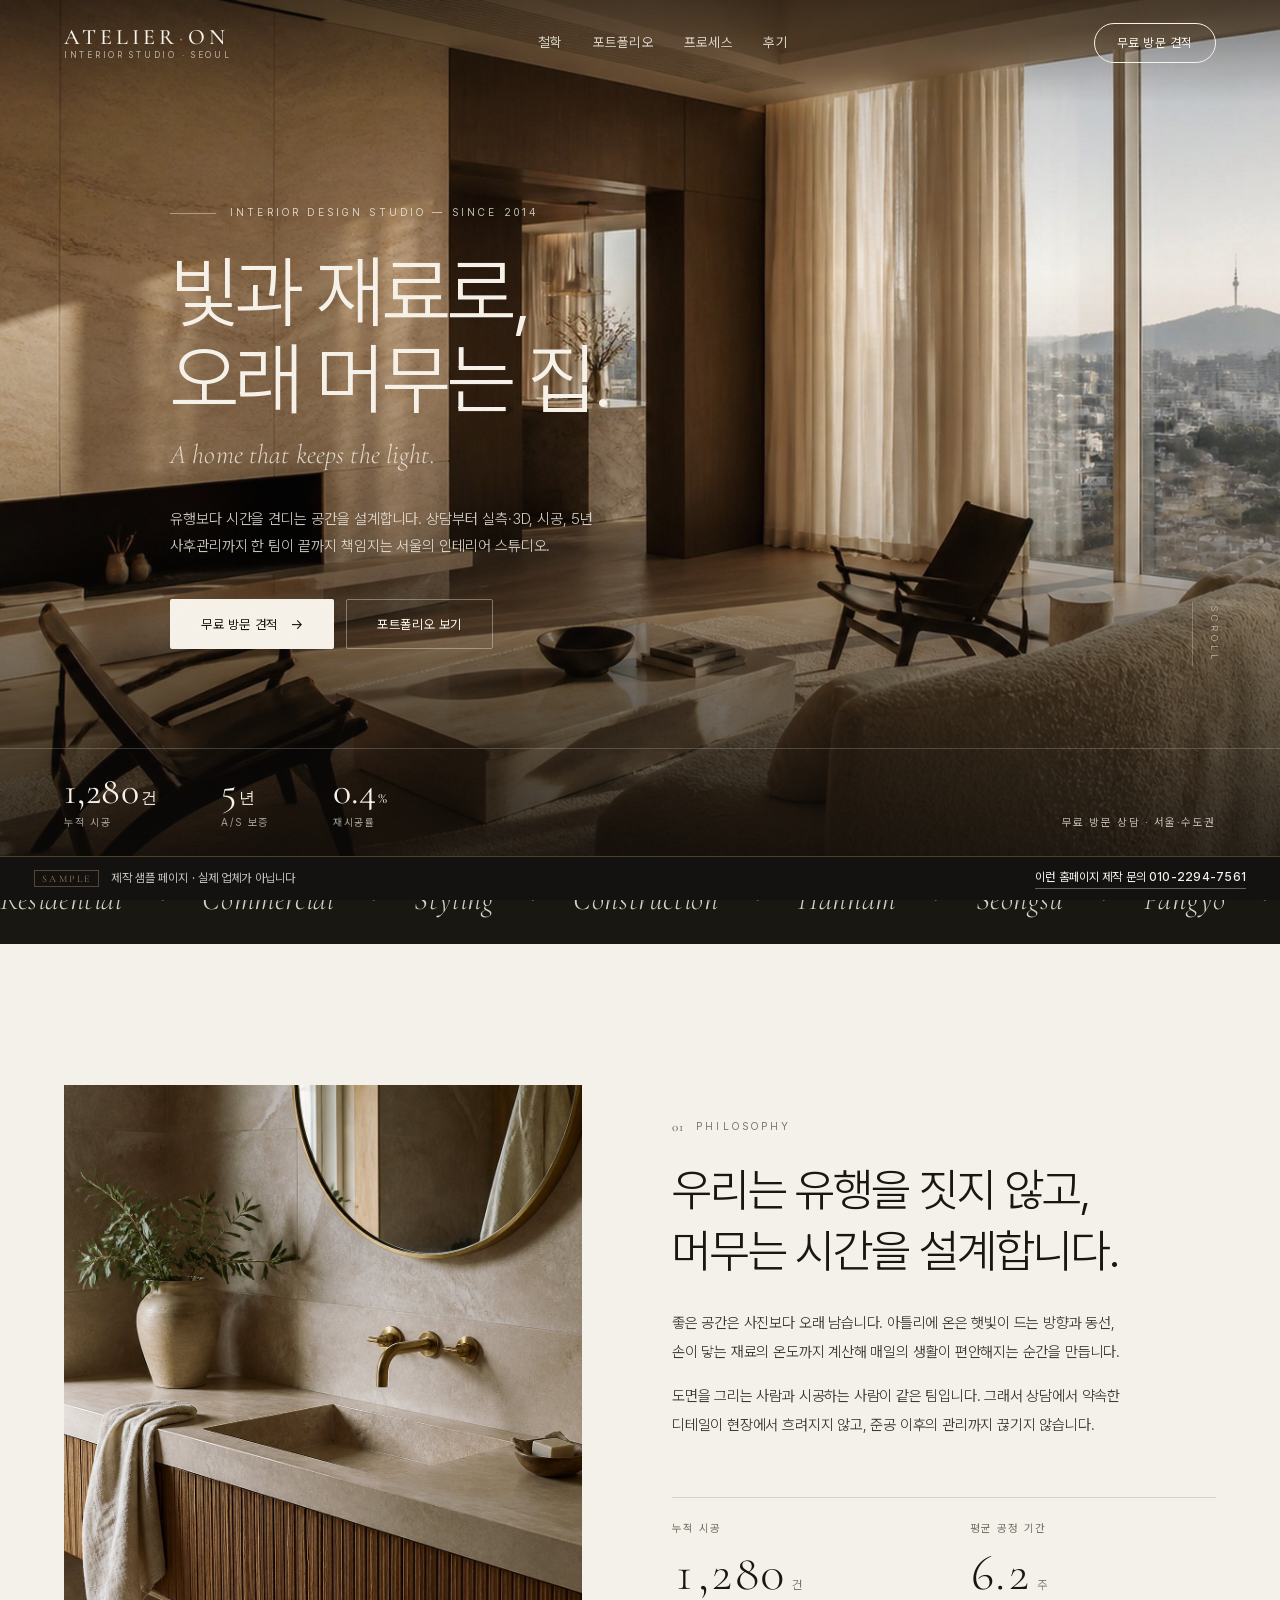
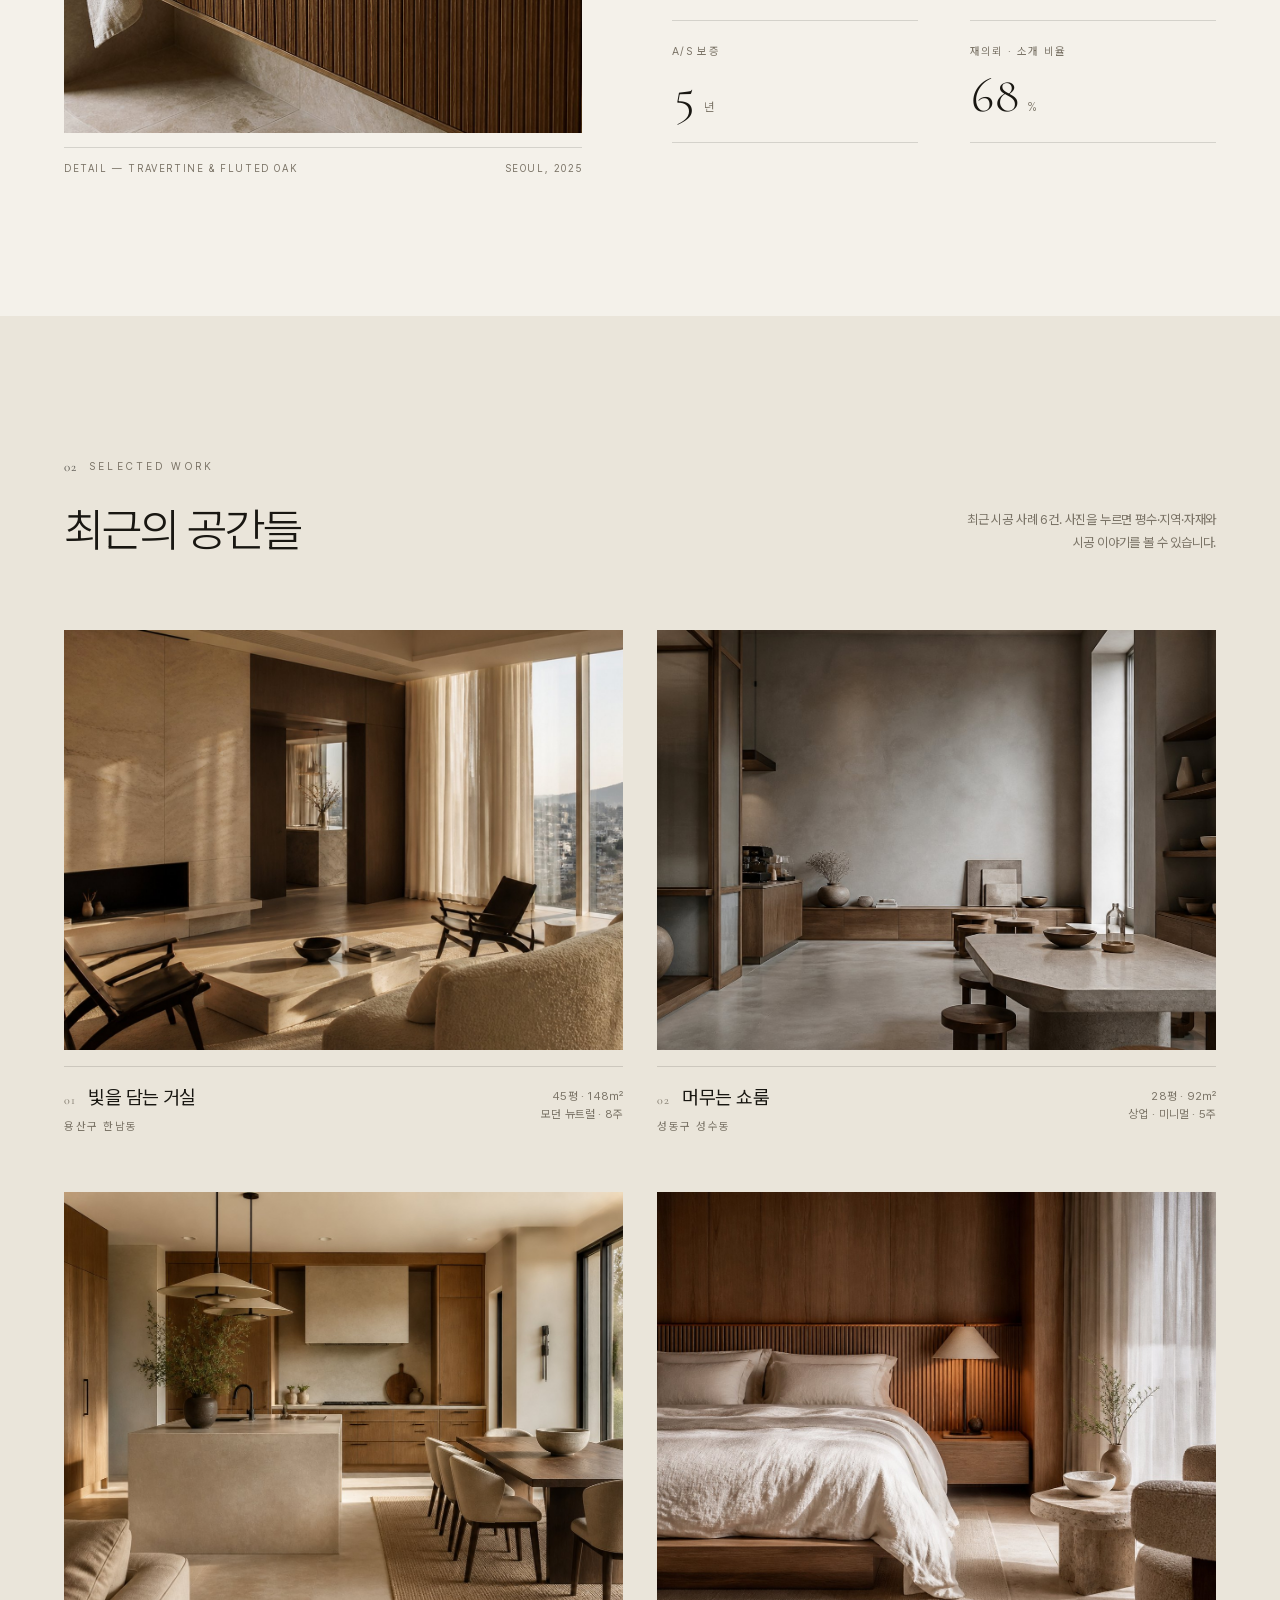
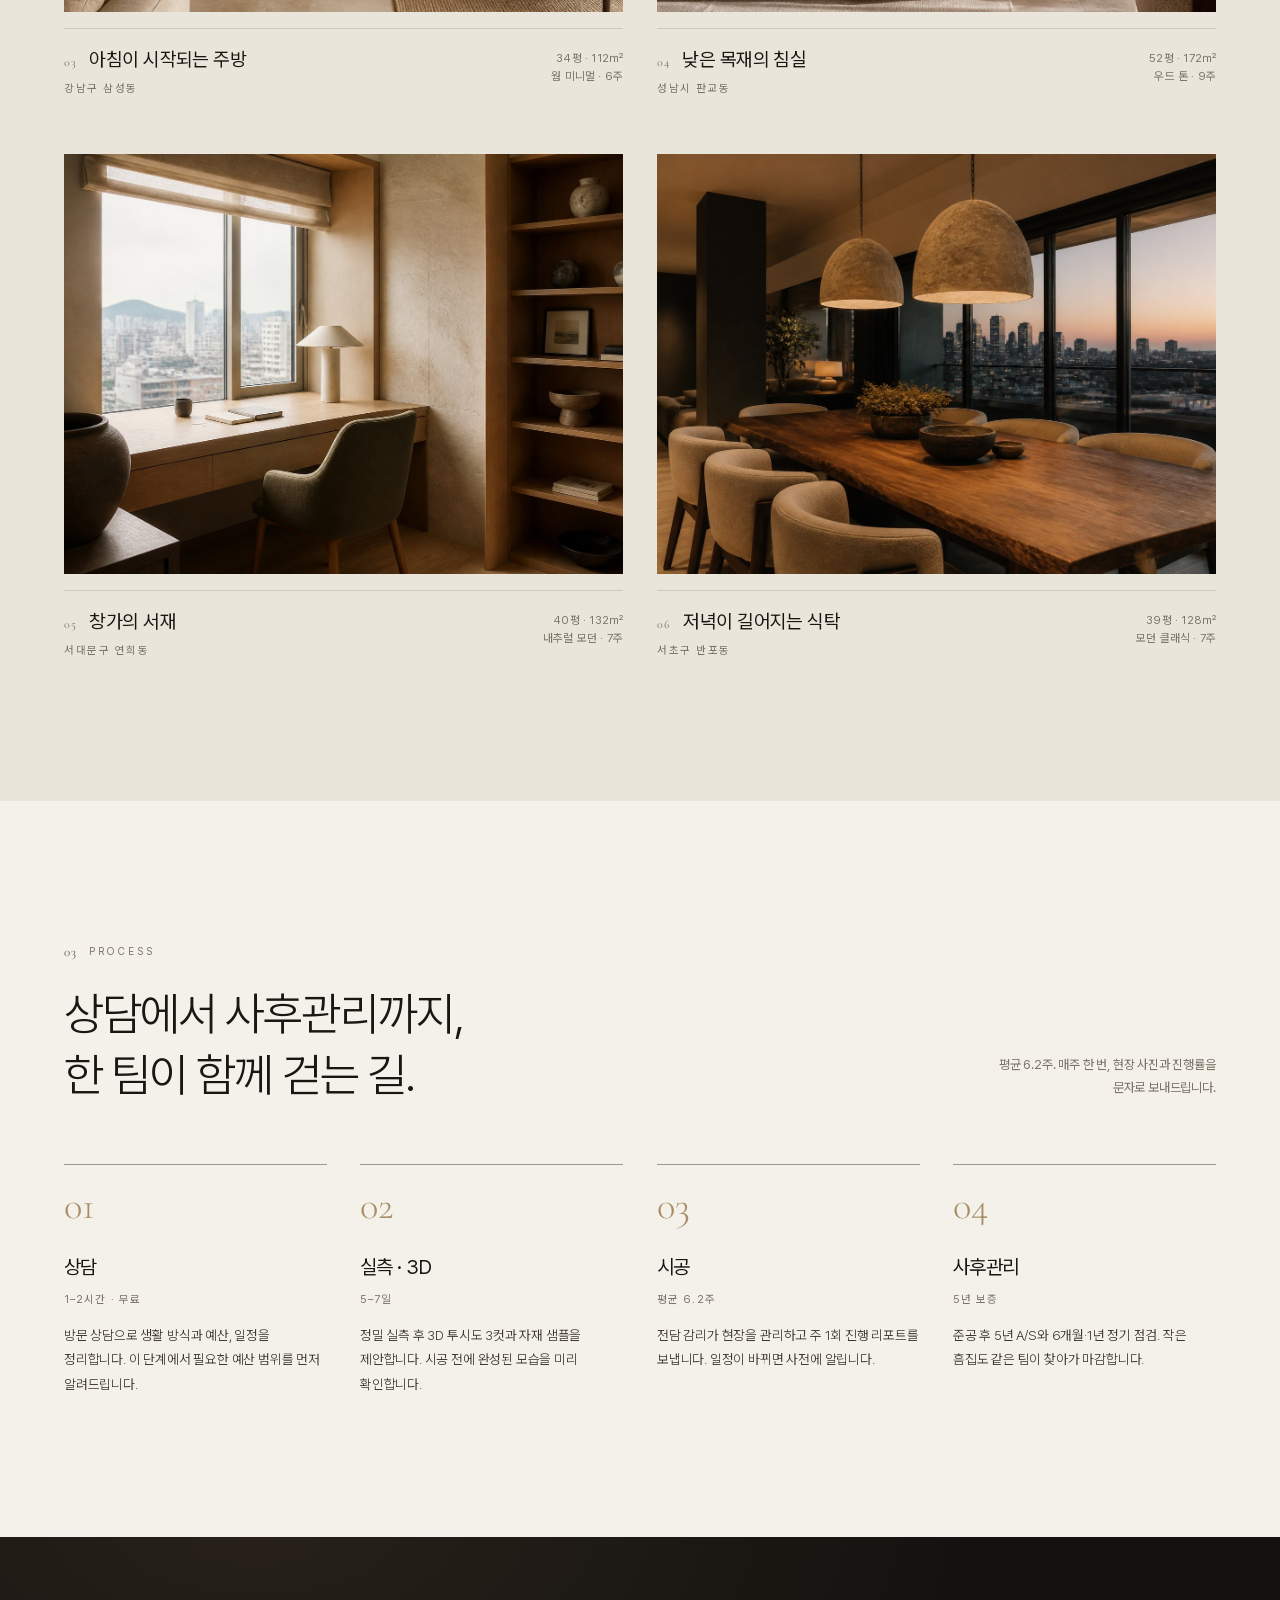
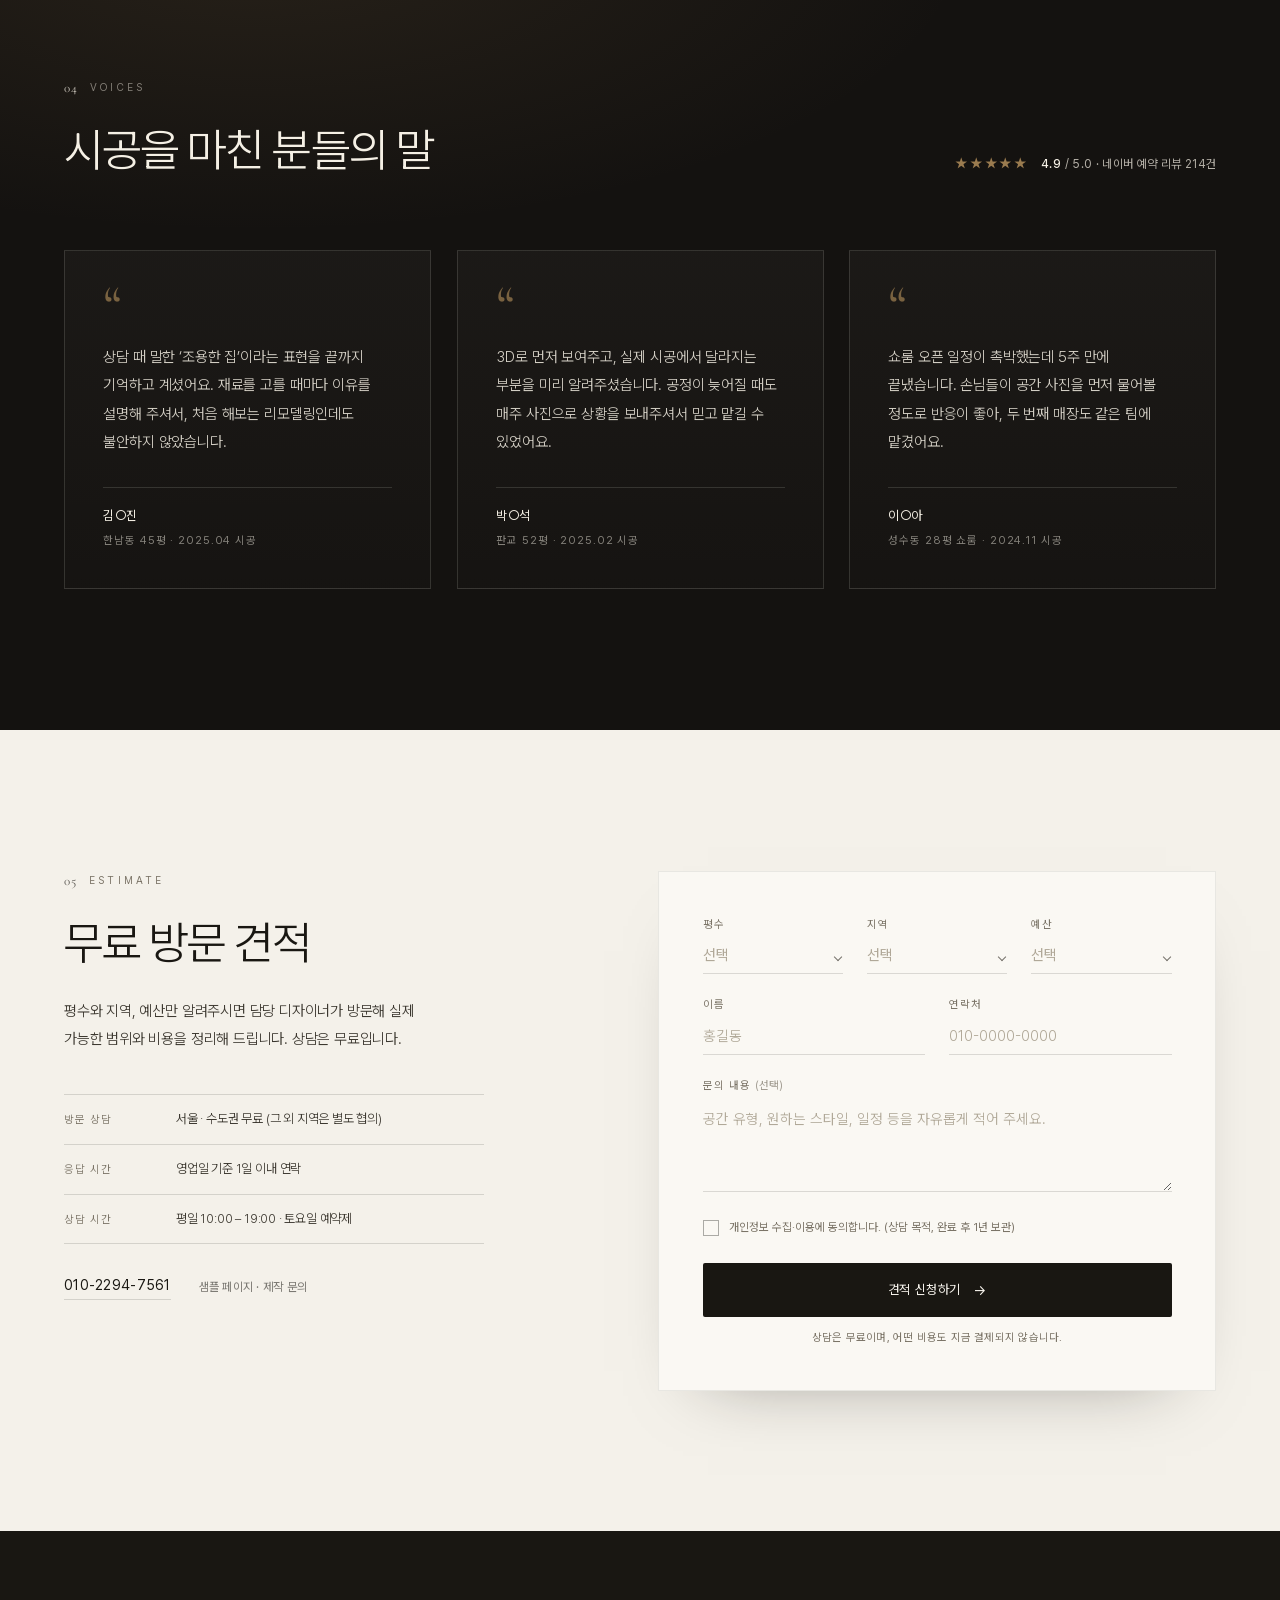
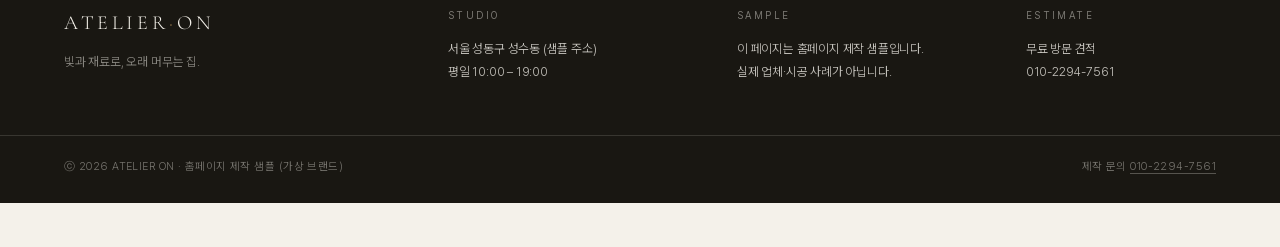
==== commit ad63e3bf: "atelier-on: 푸터 죽은 링크(Instagram/Blog) → 무료 견적·제작 문의로 교체" ====
--- a/atelier-on/index.html
+++ b/atelier-on/index.html
@@ -9,8 +9,8 @@
 <meta property="og:title" content="ATELIER ON — 아틀리에 온">
 <meta property="og:description" content="빛과 재료로, 오래 머무는 집. 서울 인테리어 디자인 스튜디오.">
 <meta property="og:type" content="website">
-<meta property="og:url" content="https://morepick-shop.github.io/atelier-on-sample/">
-<meta property="og:image" content="https://morepick-shop.github.io/atelier-on-sample/assets/img/hero.jpg">
+<meta property="og:url" content="https://morepick-shop.github.io/morepick-site/atelier-on/">
+<meta property="og:image" content="https://morepick-shop.github.io/morepick-site/atelier-on/assets/img/hero.jpg">
 <meta name="theme-color" content="#f4f1ea">
 <link rel="icon" type="image/svg+xml" href="assets/favicon.svg">
 <link rel="preload" href="assets/fonts/PretendardVariable.woff2" as="font" type="font/woff2" crossorigin>
@@ -469,8 +469,8 @@
       <p>이 페이지는 홈페이지 제작 샘플입니다.<br>실제 업체·시공 사례가 아닙니다.</p>
     </div>
     <div class="footer__col">
-      <h4>Follow</h4>
-      <p><a href="#top">Instagram</a><br><a href="#top">Naver Blog</a></p>
+      <h4>Estimate</h4>
+      <p><a href="#contact">무료 방문 견적</a><br><a href="tel:01022947561">010-2294-7561</a></p>
     </div>
   </div>
   <div class="shell footer__base">
--- a/atelier-on/styles.css
+++ b/atelier-on/styles.css
@@ -1376,3 +1376,9 @@
 .contact__direct span{font-size:12px;letter-spacing:.02em;opacity:.55;align-self:center}
 .footer__base a{border-bottom:1px solid rgba(244,241,234,.28)}
 .footer__base a:hover{color:var(--brass);border-bottom-color:var(--brass)}
+
+/* 샘플 표기 바 높이만큼 히어로를 줄여 히어로 하단 지표가 가려지지 않게 */
+.hero{min-height:calc(100svh - 44px)}
+@media (max-width:720px){
+  .hero{min-height:calc(100svh - 46px)}
+}
